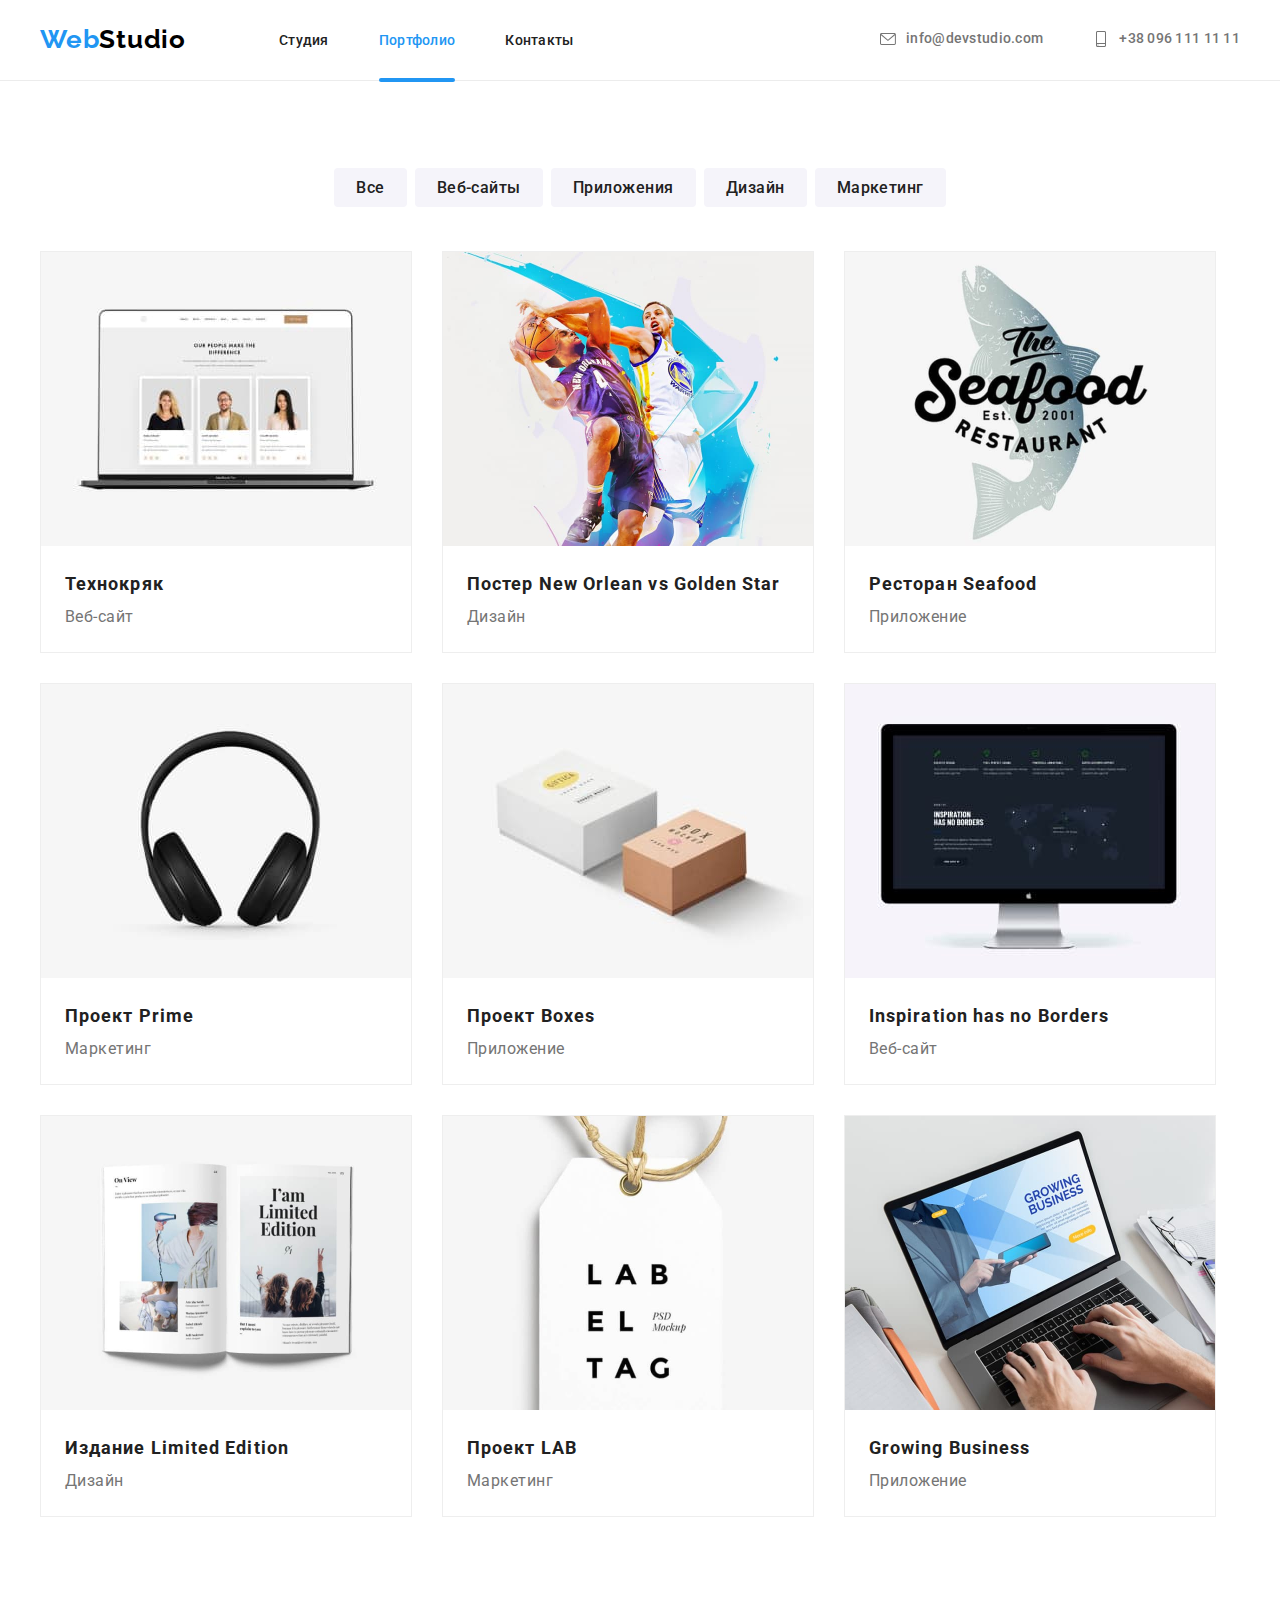
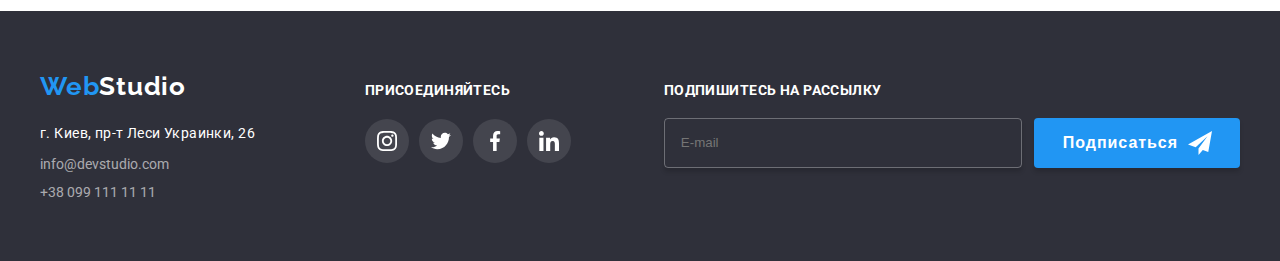
==== portfolio.html @ dfdccdca "added files" ====
<!DOCTYPE html>
<html lang="en">

<head>
    <meta charset="UTF-8">
    <meta http-equiv="X-UA-Compatible" content="IE=edge">
    <meta name="viewport" content="width=device-width, initial-scale=1.0">
    <title>Портфолио</title>
    <link rel="preconnect" href="https://fonts.googleapis.com">
    <link rel="preconnect" href="https://fonts.gstatic.com" crossorigin>
    <link
        href="https://fonts.googleapis.com/css2?family=Raleway:wght@700&family=Roboto:wght@400;500;700;900&display=swap"
        rel="stylesheet">
    <link rel="stylesheet" href="./css/styles.css">
    <link rel="stylesheet" href="./css/main.min.css">
</head>

<body>
    <header class="header">
        <div class="container header__container">
            <nav class="header__nav">
                <a class="header__logo link" href="#">Web<span>Studio</span></a>
                <ul class="header__list list">
                    <li class="header__item nav">
                        <a href="./index.html" class="header__link link">Студия</a>
                    </li>
                    <li class="header__item nav">
                        <a href="#" class="header__link link active">Портфолио</a>
                    </li>
                    <li class="header-item nav">
                        <a href="#" class="header__link link">Контакты</a>
                    </li>
                </ul>
            </nav>
            <ul class="header__datas list">
                <li class="header__item item">
                    <a class="header__data mail link" href="mailto:info@devstudio.com">
                        <svg class="header__icon-mail" width="16" height="16">
                            <use href="./images/icons.svg#icon-envelope"></use>
                        </svg>
                        <span class="header__mail-hover">info@devstudio.com</span>
                    </a>
                </li>
                <li class="header__item item">
                    <a class="header__data tel link" href="tel:+380961111111">
                        <svg class="header__icon-mail" width="16" height="16">
                            <use href="./images/icons.svg#icon-smartphone"></use>
                        </svg>
                        <span class="tel-hover">+38 096 111 11 11</span>
                    </a>
                </li>
            </ul>
        </div>
    </header>
    <main>
        <section class="section">
            <div class="container">
                <ul class="categories__list list">
                    <li class="categorie__item"><a href="#" class="categorie__link link">Все</a></li>
                    <li class="categorie__item"><a href="#" class="categorie__link link">Веб-сайты</a></li>
                    <li class="categorie__item"><a href="#" class="categorie__link link">Приложения</a></li>
                    <li class="categorie__item"><a href="#" class="categorie__link link">Дизайн</a></li>
                    <li class="categorie__item"><a href="#" class="categorie__link link">Маркетинг</a></li>
                </ul>
                <ul class="collection__list list">
                    <li class="collection__item">
                        <a href="#" class="collection__links link">
                            <div class="collection__box">
                                <img src="./images/imgs-1.jpg" alt="Photo Designer" width="370" height="294" />
                                <div class="collection__box-hover">
                                    <p class="collection__box-text">
                                        Технокряк это современная площадка распространения коронавируса. Компании
                                        используют эту платформу для цифрового
                                        шпионажа и атак на защищённые сервера конкурентов.
                                    </p>
                                </div>
                            </div>
                            <div class="collection__text">
                                <h3 class="collection__name">Технокряк</h3>
                                <p class="collection__meaning">Веб-сайт</p>
                            </div>
                        </a>
                    </li>
                    <li class="collection__item">
                        <a href="#" class="collection__links link">
                            <div class="collection__box">
                                <img src="./images/imgs-2.jpg" alt="Photo Frontend" width="370" height="294" />
                                <div class="collection__box-hover">
                                    <p class="collection__box-text">
                                        Технокряк это современная площадка распространения коронавируса. Компании
                                        используют эту платформу для цифрового
                                        шпионажа и атак на защищённые сервера конкурентов.
                                    </p>
                                </div>
                            </div>
                            <div class="collection__text">
                                <h3 class="collection__name">Постер New Orlean vs Golden Star</h3>
                                <p class="collection__meaning">Дизайн</p>
                            </div>
                        </a>
                    </li>
                    <li class="collection__item">
                        <a href="#" class="collection__links link">
                            <div class="collection__box">
                                <img src="./images/imgs-3.jpg" alt="Photo Frontend" width="370" height="294" />
                                <div class="collection__box-hover">
                                    <p class="collection__box-text">
                                        Технокряк это современная площадка распространения коронавируса. Компании
                                        используют эту платформу для цифрового
                                        шпионажа и атак на защищённые сервера конкурентов.
                                    </p>
                                </div>
                            </div>
                            <div class="collection__text">
                                <h3 class="collection__name">Ресторан Seafood</h3>
                                <p class="collection__meaning">Приложение</p>
                            </div>
                        </a>
                    </li>
                    <li class="collection__item">
                        <a href="#" class="collection__links link">
                            <div class="collection__box">
                                <img src="./images/img-4.jpg" alt="Photo Designer" width="370" height="294" />
                                <div class="collection__box-hover">
                                    <p class="collection__box-text">
                                        Технокряк это современная площадка распространения коронавируса. Компании
                                        используют эту платформу для цифрового
                                        шпионажа и атак на защищённые сервера конкурентов.
                                    </p>
                                </div>
                            </div>
                            <div class="collection__text">
                                <h3 class="collection__name">Проект Prime</h3>
                                <p class="collection__meaning">Маркетинг</p>
                            </div>
                        </a>
                    </li>
                    <li class="collection__item">
                        <a href="#" class="collection__links link">
                            <div class="collection__box">
                                <img src="./images/img-5.jpg" alt="Photo Designer" width="370" height="294" />
                                <div class="collection__box-hover">
                                    <p class="collection__box-text">
                                        Технокряк это современная площадка распространения коронавируса. Компании
                                        используют эту платформу для цифрового
                                        шпионажа и атак на защищённые сервера конкурентов.
                                    </p>
                                </div>
                            </div>
                            <div class="collection__text">
                                <h3 class="collection__name">Проект Boxes</h3>
                                <p class="collection__meaning">Приложение</p>
                            </div>
                        </a>
                    </li>
                    <li class="collection__item">
                        <a href="#" class="collection__links link">
                            <div class="collection__box">
                                <img src="./images/img-6.jpg" alt="Photo Designer" width="370" height="294" />
                                <div class="collection__box-hover">
                                    <p class="collection__box-text">
                                        Технокряк это современная площадка распространения коронавируса. Компании
                                        используют эту платформу для цифрового
                                        шпионажа и атак на защищённые сервера конкурентов.
                                    </p>
                                </div>
                            </div>
                            <div class="collection__text">
                                <h3 class="collection__name">Inspiration has no Borders</h3>
                                <p class="collection__meaning">Веб-сайт</p>
                            </div>
                        </a>
                    </li>
                    <li class="collection__item">
                        <a href="#" class="collection__links link">
                            <div class="collection__box">
                                <img src="./images/img-7.jpg" alt="Photo Designer" width="370" height="294" />
                                <div class="collection__box-hover">
                                    <p class="collection__box-text">
                                        Технокряк это современная площадка распространения коронавируса. Компании
                                        используют эту платформу для цифрового
                                        шпионажа и атак на защищённые сервера конкурентов.
                                    </p>
                                </div>
                            </div>
                            <div class="collection__text">
                                <h3 class="collection__name">Издание Limited Edition</h3>
                                <p class="collection__meaning">Дизайн</p>
                            </div>
                        </a>
                    </li>
                    <li class="collection__item">
                        <a href="#" class="collection__links link">
                            <div class="collection__box">
                                <img src="./images/img-8.jpg" alt="Photo Designer" width="370" height="294" />
                                <div class="collection__box-hover">
                                    <p class="collection__box-text">
                                        Технокряк это современная площадка распространения коронавируса. Компании
                                        используют эту платформу для цифрового
                                        шпионажа и атак на защищённые сервера конкурентов.
                                    </p>
                                </div>
                            </div>
                            <div class="collection__text">
                                <h3 class="collection__name">Проект LAB</h3>
                                <p class="collection__meaning">Маркетинг</p>
                            </div>
                        </a>
                    </li>
                    <li class="collection__item">
                        <a href="#" class="collection__links link">
                            <div class="collection__box">
                                <img src="./images/img-9.jpg" alt="Photo Designer" width="370" height="294" />
                                <div class="collection__box-hover">
                                    <p class="collection__box-text">
                                        Технокряк это современная площадка распространения коронавируса. Компании
                                        используют эту платформу для цифрового
                                        шпионажа и атак на защищённые сервера конкурентов.
                                    </p>
                                </div>
                            </div>
                            <div class="collection__text">
                                <h3 class="collection__name">Growing Business</h3>
                                <p class="collection__meaning">Приложение</p>
                            </div>
                        </a>
                    </li>
                </ul>
            </div>
        </section>
    </main>
    <footer class="footer">
        <div class="container">
            <div class="footer__element">
                <div class="footer__info">
                    <a href="#" class="footer__logo link"><span>Web</span>Studio</a>
                    <address class="footer__address">
                        <ul class="footer__list list">
                            <li class="footer__item">
                                <a class="footer__link link" href="https://goo.gl/maps/tyRtck3SXWjBfKJK6"
                                    target="_blank" rel="noopener noreferrer">г. Киев, пр-т Леси Украинки, 26</a>
                            </li>
                            <li class="footer__item dates">
                                <a href="mailto:info@devstudio.com" class="footer__date link">info@devstudio.com</a>
                            </li>
                            <li class="footer__item dates">
                                <a href="tel:+380961111111" class="footer__date link">+38 099 111 11 11</a>
                            </li>
                        </ul>
                    </address>
                </div>
                <div class="footter__join">
                    <h5 class="footer__join-title">присоединяйтесь</h5>
                    <ul class="footer__join-social-list list">
                        <li class="footer__join-social-item item">
                            <a href="" class="footer__join-social-link link">
                                <svg class="footer__icon-social" width="20" height="20">
                                    <use href="./images/icons.svg#icon-instagram"></use>
                                </svg>
                            </a>
                        </li>
                        <li class="footer__join-social-item item">
                            <a href="" class="footer__join-social-link link">
                                <svg class="footer__icon-social" width="20" height="20">
                                    <use href="./images/icons.svg#icon-twitter"></use>
                                </svg>
                            </a>
                        </li>
                        <li class="footer__join-social-item item">
                            <a href="" class="footer__join-social-link link">
                                <svg class="footer__icon-social" width="20" height="20">
                                    <use href="./images/icons.svg#icon-facebook"></use>
                                </svg>
                            </a>
                        </li>
                        <li class="footer__join-social-item item">
                            <a href="" class="footer__join-social-link link">
                                <svg class="footer__join-social" width="20" height="20">
                                    <use href="./images/icons.svg#icon-linkedin"></use>
                                </svg>
                            </a>
                        </li>
                    </ul>
                </div>
                <div class="footer__subscribe">
                    <p class="footer__subcrive-text">Подпишитесь на рассылку</p>
                    <form class="footer__input-btn">
                        <input type="text" name="email" class="footer__input" placeholder="E-mail">
                        <div class="footer__btn-img">
                            <button type="submit" class="footer__btn">
                                Подписаться
                                <svg class="footer__input-btn-icon" width="24" height="24">
                                    <use href="./images/icon-send.svg#icon-icon-send"></use>
                                </svg>
                            </button>
                        </div>
                </div>
                </form>
            </div>

        </div>
        </div>
    </footer>
</body>

</html>
---- css/styles.css ----
/* :root {
    --clr-white: #FFFFFF;
    --clr-grey: #212121;
    --clr-grey-1:#2F303A;
    --clr-grey-2: #757575;
    --clr-grey-3:rgba(255, 255, 255, 0.6);
    --clr-grey-light: #F5F4FA;
    --clr-black: #000000;
    --clr-hover: #2196F3;
    --clr-icon: #afb1b8;
    --clr-box-hover: rgba(33, 150, 243, 0.9);
} */

/* p, h1, h2, h3, h4, h5, h6 {
    margin: 0;
}
ul {
    margin: 0;
    padding: 0;
}
button {
    display: block;
    margin: 0 auto;
}

img {
    max-width: 100%;
    display: block;
    height: auto;
}

body {
    font-family: 'Roboto';
    color: var(--clr-grey);
    margin: 0;
}

.container {
    width: 1200px;
    padding-left: 15px;
    padding-right: 15px;
    margin: 0 auto;
}

.list {
    list-style: none;
}
a {
    text-decoration: none;
} */
/* .visually-hidden {
    position: absolute;
    white-space: nowrap;
    width: 1px;
    height: 1px;
    overflow: hidden;
    border: 0;
    padding: 0;
    clip: rect(0 0 0 0);
    clip-path: inset(50%);
    margin: -1px;
} */
/* .section {
    padding-top: 94px;
    padding-bottom: 94px;
} */
/* --------------- HEADER --------------- */
/* .nav .active {
    position: relative;
    color: var(--clr-hover);
    
}
.nav > .active::after{
    position: absolute;
    bottom: -34px;
    width: 100%;
    content: '';
    display: block;
    height: 4px;
    background-color: #2196F3;
    border-radius: 2px;
}

.header {
    border-bottom: 1px solid #ECECEC;
}
.header-container {
    display: flex;
    align-items: center;
    justify-content: space-between;
    padding-top: 24px;
    padding-bottom: 25px;
}
.header-nav {
    display: flex;
    align-items: center;
}
.header-list {
    display: flex;
}
.header-datas {
    display: flex;
}
.header-logo {
    font-family: Raleway;
    font-weight: 700;
    font-size: 26px;
    line-height: 1.19;
    letter-spacing: 0.03em;
    color: var(--clr-hover);

    margin-right: 93px;
}
.header-item {
    margin-right: 50px;
}
.header-item:last-child {
    margin-right: 0;
} 
.header-logo span {
    color: var(--clr-black);
}
.header-link {
    font-weight: 500;
    font-size: 14px;
    line-height: 1.14;
    letter-spacing: 0.02em;
    color: var(--clr-grey);

    transition: color 250ms cubic-bezier(0.4, 0, 0.2, 1), transform 250ms cubic-bezier(0.4, 0, 0.2, 1);
}

.header-link:hover,
.header-link:focus {
    color: var(--clr-hover);
}
.header-data {
    font-weight: 500;
    font-size: 14px;
    line-height: 1.14;
    letter-spacing: 0.02em;
    color: var(--clr-grey-2);
    fill:var(--clr-grey-2);

    display: flex;
    align-items: center;

    transition: color 250ms cubic-bezier(0.4, 0, 0.2, 1), transform 250ms cubic-bezier(0.4, 0, 0.2, 1);
}
.header-data:hover,
.header-data:focus {
    color: #2196F3;
    fill:var(--clr-hover);
}
.icon-data-mail {
    margin-right: 10px;
}

.header-data.tel {
    margin-right: 0;
} */

/* --------------- Wrapper --------------- */
/* .wrapper {
    max-width: 1600px;
    margin-right: auto;
    margin-left: auto;
    padding-top: 200px;
    padding-bottom: 200px;
    background-image: linear-gradient(rgba(47, 48, 58, 0.4), rgba(47, 48, 58, 0.4)),url(../images/Img.png);
    background-repeat: no-repeat;
    background-position: center;
    background-size: cover;

}
.wrapper-title {
    font-weight: 900;
    font-size: 44px;
    line-height: 1.36;
    text-align: center;
    letter-spacing: 0.06em;
    text-transform: uppercase;
    color: var(--clr-white);
    
    margin: 0 auto;
    margin-bottom: 30px;

    width: 696px;
}
.wrapper-btn {
    font-family: Roboto;
    font-weight: 700;
    font-size: 16px;
    line-height: 1.87;
    text-align: center;
    letter-spacing: 0.06em;
    color: var(--clr-white);

    padding: 10px 32px;

    border: none;
    background-color: #2196F3;
    box-shadow: 0px 4px 4px rgba(0, 0, 0, 0.15);
    border-radius: 4px; 

    cursor: pointer;
    
    transition: background-color 250ms cubic-bezier(0.4, 0, 0.2, 1), transform 250ms cubic-bezier(0.4, 0, 0.2, 1);
}
.wrapper-btn:hover, 
.wrapper-btn:focus {
    background-color: #188CE8;
}
/* --------------- About --------------- */
/* .about-list {
    display: flex;
}
.about-item:not(:last-child) {
    margin-right: 30px;
}
.about-icon {
    display: flex;
    align-items: center;
}
.block {
    background-color: var(--clr-grey-light);
    width: 270px;
    height: 120px;
    border-radius: 4px;
    display: flex;
    justify-content: center;
    margin-bottom: 30px;
}

.about-title {
    font-weight: 700;
    font-size: 36px;
    line-height: 1.17;
    text-align: center;
    letter-spacing: 0.03em;
    color: var(--clr-grey);

    display: block;
}
.about-subtitle {
    font-weight: 700;
    font-size: 14px;
    line-height: 1.14;
    letter-spacing: 0.03em;
    text-transform: uppercase;
    color: var(--clr-grey);
    margin-bottom: 10px;

}
.about-subtext {
    font-size: 14px;
    line-height: 1.71;
    letter-spacing: 0.03em;
    color: var(--clr-grey-2);

    width: 270px;
}  */

/* .window {
    position: fixed;
    top: 0;
    left: 0;
    width: 100%;
    height: 100%;
    background-color: rgba(0, 0, 0, 0.2);
    transition: opacity 250ms, visibility 250ms;
}
.window.is-hidden {
    visibility: hidden;
    opacity: 0;
    pointer-events: none;
}
.modal {
    position: absolute;
    top: 50%;
    left: 50%;
    transform: translate(-50%, -50%);
    width: 528px;
    height: 581px;
    background-color: var(--clr-white);
    box-shadow: 0px 1px 3px rgba(0, 0, 0, 0.12), 0px 1px 1px rgba(0, 0, 0, 0.14), 0px 2px 1px rgba(0, 0, 0, 0.2);
    border-radius: 4px;
}
.modal-close {
    position: absolute;
    top: 8px;
    right: 8px;
    display: flex;
    padding: 6px;
    border: 1px solid rgba(0, 0, 0, 0.1);
    border-radius: 100%;
    cursor: pointer;
    transition: fill 250ms cubic-bezier(0.4, 0, 0.2, 1);
}
.modal-close:hover,
.modal-close:focus {
    fill: #2196F3;
} */
/* --------------- Business --------------- */
/* .business {
    padding-top: 0;
}
.business-title {
    font-weight: 700;
    font-size: 36px;
    line-height: 1.17;
    text-align: center;
    letter-spacing: 0.03em;
    color: var(--clr-grey);
}
.business-list {
    display: flex;
    margin-top: 50px;
}
.bussiness-block {
    position: relative;
}
.text-block {
    position: absolute;
    bottom: 0;
    left: 0;
    width: 100%;
    height: 70px;
    background: rgba(47, 48, 58, 0.8);

    font-size: 14px;
    line-height: 16px;
    letter-spacing: 0.03em;
    text-transform: uppercase;
    color: var(--clr-white);
    display: flex;
    align-items: center;
    justify-content: center;
}
.business-item:not(:last-child) {
    margin-right: 30px;
} */
/* --------------- Team --------------- */
/* .team-title {
    font-weight: 700;
    font-size: 36px;
    line-height: 1.17;
    text-align: center;
    letter-spacing: 0.03em;
    color: var(--clr-grey);
}
.team {
    background-color: #F5F4FA;
}
.team-list {
    display: flex;
    margin-top: 50px;
}  
.team-item {
    background-color: var(--clr-white);
    box-shadow: 0px 1px 3px rgba(0, 0, 0, 0.12), 0px 1px 1px rgba(0, 0, 0, 0.14), 0px 2px 1px rgba(0, 0, 0, 0.2);
    border-radius: 0px 0px 4px 4px;
}

.team-item:not(:last-child){
    margin-right: 30px;
}
.position {
    padding: 30px 0;
}
.team-name {
    font-weight: 500;
    font-size: 16px;
    line-height: 1.19;
    text-align: center;
    letter-spacing: 0.03em;
    color: var(--clr-grey);

    margin-bottom: 10px;
}
.team-job {
    font-size: 16px;
    line-height: 1.14; 
    text-align: center;
    letter-spacing: 0.03em;
    color: var(--clr-grey-2);
}
.masters-team {
    padding: 16px 32px 0 32px;
}
.masters-social-list {
    margin-top: 16px;
    display: flex;
    justify-content: center;
}
.masters-social-item {
    width: 44px;
    height: 44px;
}
.masters-social-item + .masters-social-item {
    margin-left: 10px;
}
.masters-social-link {
    fill: var(--clr-icon);  
    width: 100%;
    height: 100%;
    border-radius: 50px;
    display: flex;
    align-items: center;
    justify-content: center;

    transition: background-color 250ms cubic-bezier(0.4, 0, 0.2, 1), fill 250ms cubic-bezier(0.4, 0, 0.2, 1), transform 250ms cubic-bezier(0.4, 0, 0.2, 1);
}
.masters-social-link:hover,
.masters-social-link:focus {
    width: 100%;
    height: 100%;
    border-radius: 50px;
    background-color: var(--clr-hover);
    fill: var(--clr-white);
    display: flex;
    align-items: center;
    justify-content: center;
} */
/* ------------------- Clients ------------------- */
/* .clent-title {
    font-weight: 700;
    font-size: 36px;
    line-height: 1.17;
    text-align: center;
    letter-spacing: 0.03em;
    color: var(--clr-grey);

    margin-bottom: 50px;
}
.client-list {
    display: flex;
}
.client-item:not(:last-child) {
    margin-right: 30px;
}
.client-link {
    width: 170px;
    height: 92px;

    fill: var(--clr-icon);

    display: flex;
    align-items: center;
    justify-content: center;
    border: 1px solid var(--clr-icon);
    box-sizing: border-box;
    border-radius: 4px;

    transition: border 250ms cubic-bezier(0.4, 0, 0.2, 1), fill 250ms cubic-bezier(0.4, 0, 0.2, 1), transform 250ms cubic-bezier(0.4, 0, 0.2, 1);
}
.client-link:hover,
.client-link:focus {
    fill: var(--clr-hover);
    border: 1px solid var(--clr-hover);
} */
/* --------------- FOTTER ---------------
.footer {
    background-color: var(--clr-grey-1);
    padding-top: 60px;
    padding-bottom: 60px;
}
.footer-element{
    align-items: baseline;
    display: flex;
}
.footer-info {
    flex-grow: 1;
    margin-right: 70px;
}
.footer-logo {
    font-family: Raleway;
    font-weight: 700;
    font-size: 26px;
    line-height: 1.19;
    letter-spacing: 0.03em;
    color: var(--clr-white);
}
.footer-logo span {
    color: var(--clr-hover);
}
address {
    margin-top: 20px;
}
.footer-list {
    font-style: normal;
}

.footer-item:not(:last-child) {
    margin-bottom: 9px;
}
.footer-link {
    font-size: 14px;
    line-height: 1.71;
    letter-spacing: 0.03em;
    color: var(--clr-white);
}
.footer-date {
    font-size: 14px;
    color: var(--clr-grey-3);
}
.join-title {
    font-weight: bold;
    font-size: 14px;
    line-height: 1.14;
    letter-spacing: 0.03em;
    text-transform: uppercase;
    color: var(--clr-white);
    margin-bottom: 20px;
}
.join-social-list {
    display: flex;
}
.join-team {
    padding: 16px 32px 0 32px;
}
.join-social-list {
    display: flex;
    justify-content: center;
}
.join-social-item {
    width: 44px;
    height: 44px;
}
.join-social-item + .join-social-item {
    margin-left: 10px;
}
.join-social-link {
    fill: var(--clr-white);  
    width: 100%;
    height: 100%;
    background-color: rgba(255, 255, 255, 0.1);
    border-radius: 50px;
    display: block;
    display: flex;
    align-items: center;
    justify-content: center;

    transition: background-color 250ms cubic-bezier(0.4, 0, 0.2, 1), transform 250ms cubic-bezier(0.4, 0, 0.2, 1);
}
.join-social-link:hover,
.join-social-link:focus {
    width: 100%;
    height: 100%;
    border-radius: 50px;
    display: block;
    background-color: var(--clr-hover);
    display: flex;
    align-items: center;
    justify-content: center;

} */
/* --------------- Categories --------------- */
/* .categories-list {
    display: flex;
    justify-content: center;
}
.collection-list {
    padding-top: 50px;
}
.categorie-item:not(:last-child){
    margin-right:8px;
}
.categorie-link {
    background: #F5F4FA;
    border-radius: 4px;

    font-weight: 500;
    font-size: 16px;
    line-height: 1.62;
    text-align: center;
    letter-spacing: 0.03em;
    color: var(--clr-grey);
    padding: 10px 22px;

    transition: background-color 250ms cubic-bezier(0.4, 0, 0.2, 1), color 250ms cubic-bezier(0.4, 0, 0.2, 1), transform 250ms cubic-bezier(0.4, 0, 0.2, 1);
}
.categorie-link:hover,
.categorie-link:focus{
    background-color: var(--clr-hover);
    box-shadow: 0px 3px 1px rgba(0, 0, 0, 0.1), 0px 1px 2px rgba(0, 0, 0, 0.08), 0px 2px 2px rgba(0, 0, 0, 0.12);
    border-radius: 4px;
    color: var(--clr-white);
}
 */

/* --------------- Collection --------------- */
/* .box {
    position: relative;
    overflow: hidden;
}
.collection-links {
    transition: transform 900ms cubic-bezier(0.4, 0, 0.2, 1);
}
.collection-links:hover .box-hover {
    transform: translateY(0);
}
.box-hover {
    position: absolute;
    top: 0;
    left: 0;
    width: 100%;
    height: 100%;
    background-color: var(--clr-box-hover);

    transform: translateY(100%);
    transition: transform 250ms cubic-bezier(0.4, 0, 0.2, 1);
}
.box-text {
    font-size: 17px;
    line-height: 1.56;
    letter-spacing: 0.03em;
    color: var(--clr-white);
    padding: 63px 24px;
}

.collections {
    padding-top: 0;
}
.collection-list {
    display: flex;
    flex-wrap: wrap;
}
.collection-item {
    width: 370px;
    background: var(--clr-white);
    border: 1px solid #EEEEEE;
    margin-right: 30px;
    margin-bottom: 30px;
}
.categorie-links {
    transition: background-color 250ms cubic-bezier(0.4, 0, 0.2, 1), transform 250ms cubic-bezier(0.4, 0, 0.2, 1);
}
.collection-links:hover{
    display: block;
    box-shadow: 0px 1px 1px rgba(0, 0, 0, 0.12), 
                0px 4px 4px rgba(0, 0, 0, 0.06), 
                1px 4px 6px rgba(0, 0, 0, 0.16);
}
.collection-links:focus {
    display: block;
    box-shadow: 0px 1px 1px rgba(0, 0, 0, 0.9), 0px 4px 4px rgba(0, 0, 0, 0.1), 1px 4px 6px rgba(0, 0, 0, 0.54);
}
.collection-item:nth-child(3n) {
    margin-right: 0;
}
.collection-item:nth-child(n+7) {
    margin-bottom: 0;
}
.collection-text {
    padding: 20px 24px;
}
.collection-name {
    font-weight: 700;
    font-size: 18px;
    line-height: 2;
    letter-spacing: 0.06em;
    color: var(--clr-grey);
}
.collection-meaning {
    font-size: 16px;
    line-height: 1.87;
    letter-spacing: 0.03em;
    color: var(--clr-grey-2);
} */

/* --------------- Modal --------------- */
/* .modals {
    padding: 40px;
}
.modal-text {
    font-weight: bold;
    font-size: 20px;
    line-height: 1.15;
    text-align: center;
    letter-spacing: 0.03em;
    color: #212121;
    margin-bottom: 12px;
}
.modal-input-text {
    font-size: 12px;
    line-height: 1.17;
    display: block;
    letter-spacing: 0.01em;
    color: #757575;

    margin-bottom: 4px;
}
.modal-feild:not(:last-child) {
    margin-bottom: 10px;
}
.user-text {
    margin-bottom: 20px;
}
.modal-input {
    display: block;
    width: 100%;
    height: 40px;
    border: 1px solid rgba(33, 33, 33, 0.2);
    box-sizing: border-box;
    border-radius: 4px;
    padding-left: 42px;
    transition: border 250ms cubic-bezier(0.4, 0, 0.2, 1), fill 250ms cubic-bezier(0.4, 0, 0.2, 1);
}
.modal-img-input {
    position: relative;
    transition: fill 250ms cubic-bezier(0.4, 0, 0.2, 1);
}
.input-icon {
    position: absolute;
    top: 50%;
    transform: translateY(-50%);
    left: 12px;
}
.modal-input:hover,
.modal-input:focus {
    border: 1px solid var(--clr-hover)
}
.modal-img-input:hover{
    fill: #2196F3;
}
.modal-input:focus + .input-icon {
    fill: #2196F3;
}
.user-text {
    display: block;
    width: 100%;
    height: 120px;
    border: 1px solid rgba(33, 33, 33, 0.2);
    border-radius: 4px;
    padding: 12px 16px;

    outline: none;
    resize: none;
    transition: border 250ms cubic-bezier(0.4, 0, 0.2, 1);
}
.user-text:hover,
.user-text:focus {
    border: 1px solid var(--clr-hover)
}
.user-text::placeholder {
    font-size: 12px;
    line-height: 1.17;
    letter-spacing: 0.01em;
    color: rgba(117, 117, 117, 0.5);
}
.modal-btn {
    background-color: #2196F3;
    border: none;
    border-radius: 4px;

    font-weight: 700;
    font-size: 16px;
    line-height: 1.87;
    letter-spacing: 0.06em;
    color: var(--clr-white);
    padding: 10px 55px;

    margin-top: 30px;
    cursor: pointer;

    transition: background-color 250ms cubic-bezier(0.4, 0, 0.2, 1), box-shadow 250ms cubic-bezier(0.4, 0, 0.2, 1);
}
.modal-btn:hover, 
.modal-btn:focus {
    background-color: #188CE8;
    box-shadow: 0px 4px 4px rgba(0, 0, 0, 0.15)
}
.modal-check-text {
    display: flex;
    align-items: center;
    justify-content: center;
    font-size: 14px;
    line-height: 1.71;
    letter-spacing: 0.03em;
    color: var(--clr-grey-2);
}
.modal-check-text::before {
    content: '';
    display: block;
    width: 16px;
    height: 15px;
    border: 2px solid var(--clr-black);
    border-radius: 2px;

    margin-right: 7px;
}
.modal-check-link {
    margin-left: 5px;
    color: var(--clr-hover);
    border-bottom: 0.67px solid var(--clr-hover);
}
.modal-check:checked + .modal-check-text::before {
    background-image: url(../images/icon-check.svg);
    background-position: center;
    background-repeat: no-repeat;
    background-size: cover;
    border: none;
} */

/* --------------- Footer --------------- */
/* .footer-subscribe {
    margin-left: 93px;
}
.footer-subcrive-text {
    font-weight: bold;
    font-size: 14px;
    line-height: 1.17;
    letter-spacing: 0.03em;
    text-transform: uppercase;

    color: var(--clr-white);

    margin-bottom: 20px;
}
.footer-input-btn {
    display: flex;
}

.footer-input {
    width: 358px;
    height: 50px;
    border: 1px solid rgba(255, 255, 255, 0.3);
    box-sizing: border-box;
    box-shadow: 0px 4px 4px rgba(0, 0, 0, 0.15);
    border-radius: 4px;
    background-color: transparent;

    padding-left: 16px;
    margin-right: 12px;
}
.footer-btn {
    align-items: center;
    font-weight: 700;
    font-size: 16px;
    line-height: 1.87;
    letter-spacing: 0.06em;

    color: var(--clr-white);

    display: flex;

    padding: 10px 28px 10px 29px;
    border: 0;
    background-color: #2196F3;
    box-shadow: 0px 4px 4px rgba(0, 0, 0, 0.15);
    border-radius: 4px;

    cursor: pointer;
}
.input-btn-icon {
    margin-left:10px;
} */
---- css/main.min.css ----
:root{--clr-white: #FFFFFF;--clr-grey: #212121;--clr-grey-1:#2F303A;--clr-grey-2: #757575;--clr-grey-3:rgba(255, 255, 255, 0.6);--clr-grey-light: #F5F4FA;--clr-black: #000000;--clr-hover: #2196F3;--clr-icon: #afb1b8;--clr-box-hover: rgba(33, 150, 243, 0.9)}body{font-family:'Roboto';color:var(--clr-grey);margin:0}.header-logo{font-family:Raleway}.visually-hidden{position:absolute;white-space:nowrap;width:1px;height:1px;overflow:hidden;border:0;padding:0;clip:rect(0 0 0 0);clip-path:inset(50%);margin:-1px}.header__container,.header__nav,.header__data,.about-icon,.business__text-block,.team__masters-social-link,.client__link,.window__modal-check-text{display:flex;align-items:center}p,h1,h2,h3,h4,h5,h6{margin:0}ul{margin:0;padding:0}button{display:block;margin:0 auto}img{max-width:100%;display:block;height:auto}body{font-family:'Roboto';color:var(--clr-grey);margin:0}.list{list-style:none}a{text-decoration:none}.section{padding-top:94px;padding-bottom:94px}.nav .active{position:relative;color:var(--clr-hover)}.nav>.active::after{position:absolute;bottom:-34px;width:100%;content:'';display:block;height:4px;background-color:#2196F3;border-radius:2px}.header{border-bottom:1px solid #ECECEC}.header__container{justify-content:space-between;padding-top:24px;padding-bottom:25px}.header__list{display:flex}.header__datas{display:flex}.header__item{margin-right:50px}.header__item:last-child{margin-right:0}.header__link{font-weight:500;font-size:14px;line-height:1.14;letter-spacing:0.02em;color:var(--clr-grey);transition:color 250ms cubic-bezier(0.4, 0, 0.2, 1),transform 250ms cubic-bezier(0.4, 0, 0.2, 1)}.header__link:hover,.header__link:focus{color:var(--clr-hover)}.header__data{font-weight:500;font-size:14px;line-height:1.14;letter-spacing:0.02em;color:var(--clr-grey-2);fill:var(--clr-grey-2);transition:color 250ms cubic-bezier(0.4, 0, 0.2, 1),transform 250ms cubic-bezier(0.4, 0, 0.2, 1)}.header__data:hover,.header__data:focus{color:#2196F3;fill:var(--clr-hover)}.header__icon-mail{margin-right:10px}.header__data.tel{margin-right:0}.wrapper{max-width:1600px;margin-right:auto;margin-left:auto;padding-top:200px;padding-bottom:200px;background-image:linear-gradient(rgba(47,48,58,0.4), rgba(47,48,58,0.4)),url(../images/Img.png);background-repeat:no-repeat;background-position:center;background-size:cover}.about__list{display:flex}.about__item:not(:last-child){margin-right:30px}.about__block{background-color:var(--clr-grey-light);width:270px;height:120px;border-radius:4px;display:flex;justify-content:center;margin-bottom:30px}.about__title{font-weight:700;font-size:36px;line-height:1.17;text-align:center;letter-spacing:0.03em;color:var(--clr-grey);display:block}.about__subtitle{font-weight:700;font-size:14px;line-height:1.14;letter-spacing:0.03em;text-transform:uppercase;color:var(--clr-grey);margin-bottom:10px}.about__subtext{font-size:14px;line-height:1.71;letter-spacing:0.03em;color:var(--clr-grey-2);width:270px}.business{padding-top:0}.business__list{display:flex;margin-top:50px}.bussiness__block{position:relative}.business__text-block{position:absolute;bottom:0;left:0;width:100%;height:70px;background:rgba(47,48,58,0.8);font-size:14px;line-height:16px;letter-spacing:0.03em;text-transform:uppercase;color:var(--clr-white);justify-content:center}.business__item:not(:last-child){margin-right:30px}.team{background-color:#F5F4FA}.team__list{display:flex;margin-top:50px}.team__item{background-color:var(--clr-white);box-shadow:0px 1px 3px rgba(0,0,0,0.12),0px 1px 1px rgba(0,0,0,0.14),0px 2px 1px rgba(0,0,0,0.2);border-radius:0px 0px 4px 4px}.team__item:not(:last-child){margin-right:30px}.team__position{padding:30px 0}.team__name{font-weight:500;font-size:16px;line-height:1.19;text-align:center;letter-spacing:0.03em;color:var(--clr-grey);margin-bottom:10px}.team__job{font-size:16px;line-height:1.14;text-align:center;letter-spacing:0.03em;color:var(--clr-grey-2)}.masters-team{padding:16px 32px 0 32px}.team__masters-social-list{margin-top:16px;display:flex;justify-content:center}.team__masters-social-item{width:44px;height:44px}.team__masters-social-item+.team__masters-social-item{margin-left:10px}.team__masters-social-link{fill:var(--clr-icon);width:100%;height:100%;border-radius:50px;justify-content:center;transition:background-color 250ms cubic-bezier(0.4, 0, 0.2, 1),fill 250ms cubic-bezier(0.4, 0, 0.2, 1),transform 250ms cubic-bezier(0.4, 0, 0.2, 1)}.team__masters-social-link:hover,.team__masters-social-link:focus{width:100%;height:100%;border-radius:50px;background-color:var(--clr-hover);fill:var(--clr-white);display:flex;align-items:center;justify-content:center}.client__list{display:flex}.client__item:not(:last-child){margin-right:30px}.client__link{width:170px;height:92px;fill:var(--clr-icon);justify-content:center;border:1px solid var(--clr-icon);box-sizing:border-box;border-radius:4px;transition:border 250ms cubic-bezier(0.4, 0, 0.2, 1),fill 250ms cubic-bezier(0.4, 0, 0.2, 1),transform 250ms cubic-bezier(0.4, 0, 0.2, 1)}.client__link:hover,.client__link:focus{fill:var(--clr-hover);border:1px solid var(--clr-hover)}.categories__list{display:flex;justify-content:center}.collection__list{padding-top:50px}.categorie__item:not(:last-child){margin-right:8px}.categorie__link{background:#F5F4FA;border-radius:4px;font-weight:500;font-size:16px;line-height:1.62;text-align:center;letter-spacing:0.03em;color:var(--clr-grey);padding:10px 22px;transition:background-color 250ms cubic-bezier(0.4, 0, 0.2, 1),color 250ms cubic-bezier(0.4, 0, 0.2, 1),transform 250ms cubic-bezier(0.4, 0, 0.2, 1)}.categorie__link:hover,.categorie__link:focus{background-color:var(--clr-hover);box-shadow:0px 3px 1px rgba(0,0,0,0.1),0px 1px 2px rgba(0,0,0,0.08),0px 2px 2px rgba(0,0,0,0.12);border-radius:4px;color:var(--clr-white)}.categorie__links{transition:background-color 250ms cubic-bezier(0.4, 0, 0.2, 1),transform 250ms cubic-bezier(0.4, 0, 0.2, 1)}.categorie__links:hover{display:block;box-shadow:0px 1px 1px rgba(0,0,0,0.12),0px 4px 4px rgba(0,0,0,0.06),1px 4px 6px rgba(0,0,0,0.16)}.collection__box{position:relative;overflow:hidden}.collection__links{transition:transform 900ms cubic-bezier(0.4, 0, 0.2, 1)}.collection__links:hover .collection__box-hover{transform:translateY(0)}.collection__box-hover{position:absolute;top:0;left:0;width:100%;height:100%;background-color:var(--clr-box-hover);transform:translateY(100%);transition:transform 250ms cubic-bezier(0.4, 0, 0.2, 1)}.collection__box-text{font-size:17px;line-height:1.56;letter-spacing:0.03em;color:var(--clr-white);padding:63px 24px}.collections{padding-top:0}.collection__list{display:flex;flex-wrap:wrap}.collection__item{width:370px;background:var(--clr-white);border:1px solid #EEEEEE;margin-right:30px;margin-bottom:30px}.collection__links:focus{display:block;box-shadow:0px 1px 1px rgba(0,0,0,0.9),0px 4px 4px rgba(0,0,0,0.1),1px 4px 6px rgba(0,0,0,0.54)}.collection__item:nth-child(3n){margin-right:0}.collection__item:nth-child(n+7){margin-bottom:0}.collection__text{padding:20px 24px}.collection__name{font-weight:700;font-size:18px;line-height:2;letter-spacing:0.06em;color:var(--clr-grey)}.collection__meaning{font-size:16px;line-height:1.87;letter-spacing:0.03em;color:var(--clr-grey-2)}.footer{background-color:var(--clr-grey-1);padding-top:60px;padding-bottom:60px}.footer__element{align-items:baseline;display:flex}.footer__info{flex-grow:1;margin-right:70px}address{margin-top:20px}.footer__list{font-style:normal}.footer__item:not(:last-child){margin-bottom:9px}.footer__link{font-size:14px;line-height:1.71;letter-spacing:0.03em;color:var(--clr-white)}.footer__date{font-size:14px;color:var(--clr-grey-3)}.footer__join-title{font-weight:bold;font-size:14px;line-height:1.14;letter-spacing:0.03em;text-transform:uppercase;color:var(--clr-white);margin-bottom:20px}.footer__join-social-list{display:flex}.footer__join-team{padding:16px 32px 0 32px}.footer__join-social-list{display:flex;justify-content:center}.footer__join-social-item{width:44px;height:44px}.footer__join-social-item+.footer__join-social-item{margin-left:10px}.footer__join-social-link{fill:var(--clr-white);width:100%;height:100%;background-color:rgba(255,255,255,0.1);border-radius:50px;display:block;display:flex;align-items:center;justify-content:center;transition:background-color 250ms cubic-bezier(0.4, 0, 0.2, 1),transform 250ms cubic-bezier(0.4, 0, 0.2, 1)}.footer__join-social-link:hover,.footer__join-social-link:focus{width:100%;height:100%;border-radius:50px;display:block;background-color:var(--clr-hover);display:flex;align-items:center;justify-content:center}.footer__subscribe{margin-left:93px}.footer__subcrive-text{font-weight:bold;font-size:14px;line-height:1.17;letter-spacing:0.03em;text-transform:uppercase;color:var(--clr-white);margin-bottom:20px}.footer__input-btn{display:flex}.footer__input-btn-icon{margin-left:10px}.container{width:1200px;padding-left:15px;padding-right:15px;margin:0 auto}.header__logo{font-family:Raleway;font-weight:700;font-size:26px;line-height:1.19;letter-spacing:0.03em;color:var(--clr-hover);margin-right:93px}.header__logo span{color:var(--clr-black)}.wrapper__btn{font-family:Roboto;font-weight:700;font-size:16px;line-height:1.87;text-align:center;letter-spacing:0.06em;color:var(--clr-white);padding:10px 32px;border:none;background-color:#2196F3;box-shadow:0px 4px 4px rgba(0,0,0,0.15);border-radius:4px;cursor:pointer;transition:background-color 250ms cubic-bezier(0.4, 0, 0.2, 1),transform 250ms cubic-bezier(0.4, 0, 0.2, 1)}.wrapper__btn:hover,.wrapper__btn:focus{background-color:#188CE8}.window__modal-btn{background-color:#2196F3;border:none;border-radius:4px;font-weight:700;font-size:16px;line-height:1.87;letter-spacing:0.06em;color:var(--clr-white);padding:10px 55px;margin-top:30px;cursor:pointer;transition:background-color 250ms cubic-bezier(0.4, 0, 0.2, 1),box-shadow 250ms cubic-bezier(0.4, 0, 0.2, 1)}.window__modal-btn:hover,.window__modal-btn:focus{background-color:#188CE8;box-shadow:0px 4px 4px rgba(0,0,0,0.15)}.footer__btn{align-items:center;font-weight:700;font-size:16px;line-height:1.87;letter-spacing:0.06em;color:var(--clr-white);display:flex;padding:10px 28px 10px 29px;border:0;background-color:#2196F3;box-shadow:0px 4px 4px rgba(0,0,0,0.15);border-radius:4px;cursor:pointer}.wrapper__title{font-weight:900;font-size:44px;line-height:1.36;text-align:center;letter-spacing:0.06em;text-transform:uppercase;color:var(--clr-white);margin:0 auto;margin-bottom:30px;width:696px}.business__title{font-weight:700;font-size:36px;line-height:1.17;text-align:center;letter-spacing:0.03em;color:var(--clr-grey)}.clent__title{font-weight:700;font-size:36px;line-height:1.17;text-align:center;letter-spacing:0.03em;color:var(--clr-grey);margin-bottom:50px}.team__title{font-weight:700;font-size:36px;line-height:1.17;text-align:center;letter-spacing:0.03em;color:var(--clr-grey)}.window{position:fixed;top:0;left:0;width:100%;height:100%;background-color:rgba(0,0,0,0.2);transition:opacity 250ms, visibility 250ms}.window.is-hidden{visibility:hidden;opacity:0;pointer-events:none}.window__modal{position:absolute;top:50%;left:50%;transform:translate(-50%, -50%);width:528px;height:581px;background-color:var(--clr-white);box-shadow:0px 1px 3px rgba(0,0,0,0.12),0px 1px 1px rgba(0,0,0,0.14),0px 2px 1px rgba(0,0,0,0.2);border-radius:4px}.window__modal-close{position:absolute;top:8px;right:8px;display:flex;padding:6px;border:1px solid rgba(0,0,0,0.1);border-radius:100%;cursor:pointer;transition:fill 250ms cubic-bezier(0.4, 0, 0.2, 1)}.window__modal-close:hover,.window__modal-close:focus{fill:#2196F3}.window__modals{padding:40px}.window__modal-text{font-weight:bold;font-size:20px;line-height:1.15;text-align:center;letter-spacing:0.03em;color:#212121;margin-bottom:12px}.window__modal-input-text{font-size:12px;line-height:1.17;display:block;letter-spacing:0.01em;color:#757575;margin-bottom:4px}.window__modal-feild:not(:last-child){margin-bottom:10px}.window__user-text{margin-bottom:20px}.window__modal-input{display:block;width:100%;height:40px;border:1px solid rgba(33,33,33,0.2);box-sizing:border-box;border-radius:4px;padding-left:42px;transition:border 250ms cubic-bezier(0.4, 0, 0.2, 1),fill 250ms cubic-bezier(0.4, 0, 0.2, 1)}.window__modal-img-input{position:relative;transition:fill 250ms cubic-bezier(0.4, 0, 0.2, 1)}.window__input-icon{position:absolute;top:50%;transform:translateY(-50%);left:12px}.window__modal-input:hover,.window__modal-input:focus{border:1px solid var(--clr-hover)}.window__modal-img-input:hover{fill:#2196F3}.window__modal-input:focus+.input-icon{fill:#2196F3}.window__user-text{display:block;width:100%;height:120px;border:1px solid rgba(33,33,33,0.2);border-radius:4px;padding:12px 16px;outline:none;resize:none;transition:border 250ms cubic-bezier(0.4, 0, 0.2, 1)}.window__user-text:hover,.window__user-text:focus{border:1px solid var(--clr-hover)}.window__user-text::placeholder{font-size:12px;line-height:1.17;letter-spacing:0.01em;color:rgba(117,117,117,0.5)}.window__modal-check-text{justify-content:center;font-size:14px;line-height:1.71;letter-spacing:0.03em;color:var(--clr-grey-2)}.window__modal-check-text::before{content:'';display:block;width:16px;height:15px;border:2px solid var(--clr-black);border-radius:2px;margin-right:7px}.window__modal-check-link{margin-left:5px;color:var(--clr-hover);border-bottom:0.67px solid var(--clr-hover)}.window__modal-check:checked+.window__modal-check-text::before{background-image:url(../images/icon-check.svg);background-position:center;background-repeat:no-repeat;background-size:cover;border:none}.footer__logo{font-family:Raleway;font-weight:700;font-size:26px;line-height:1.19;letter-spacing:0.03em;color:var(--clr-white)}.footer__logo span{color:var(--clr-hover)}.footer__input{width:358px;height:50px;border:1px solid rgba(255,255,255,0.3);box-sizing:border-box;box-shadow:0px 4px 4px rgba(0,0,0,0.15);border-radius:4px;background-color:transparent;padding-left:16px;margin-right:12px}
/*# sourceMappingURL=main.min.css.map */
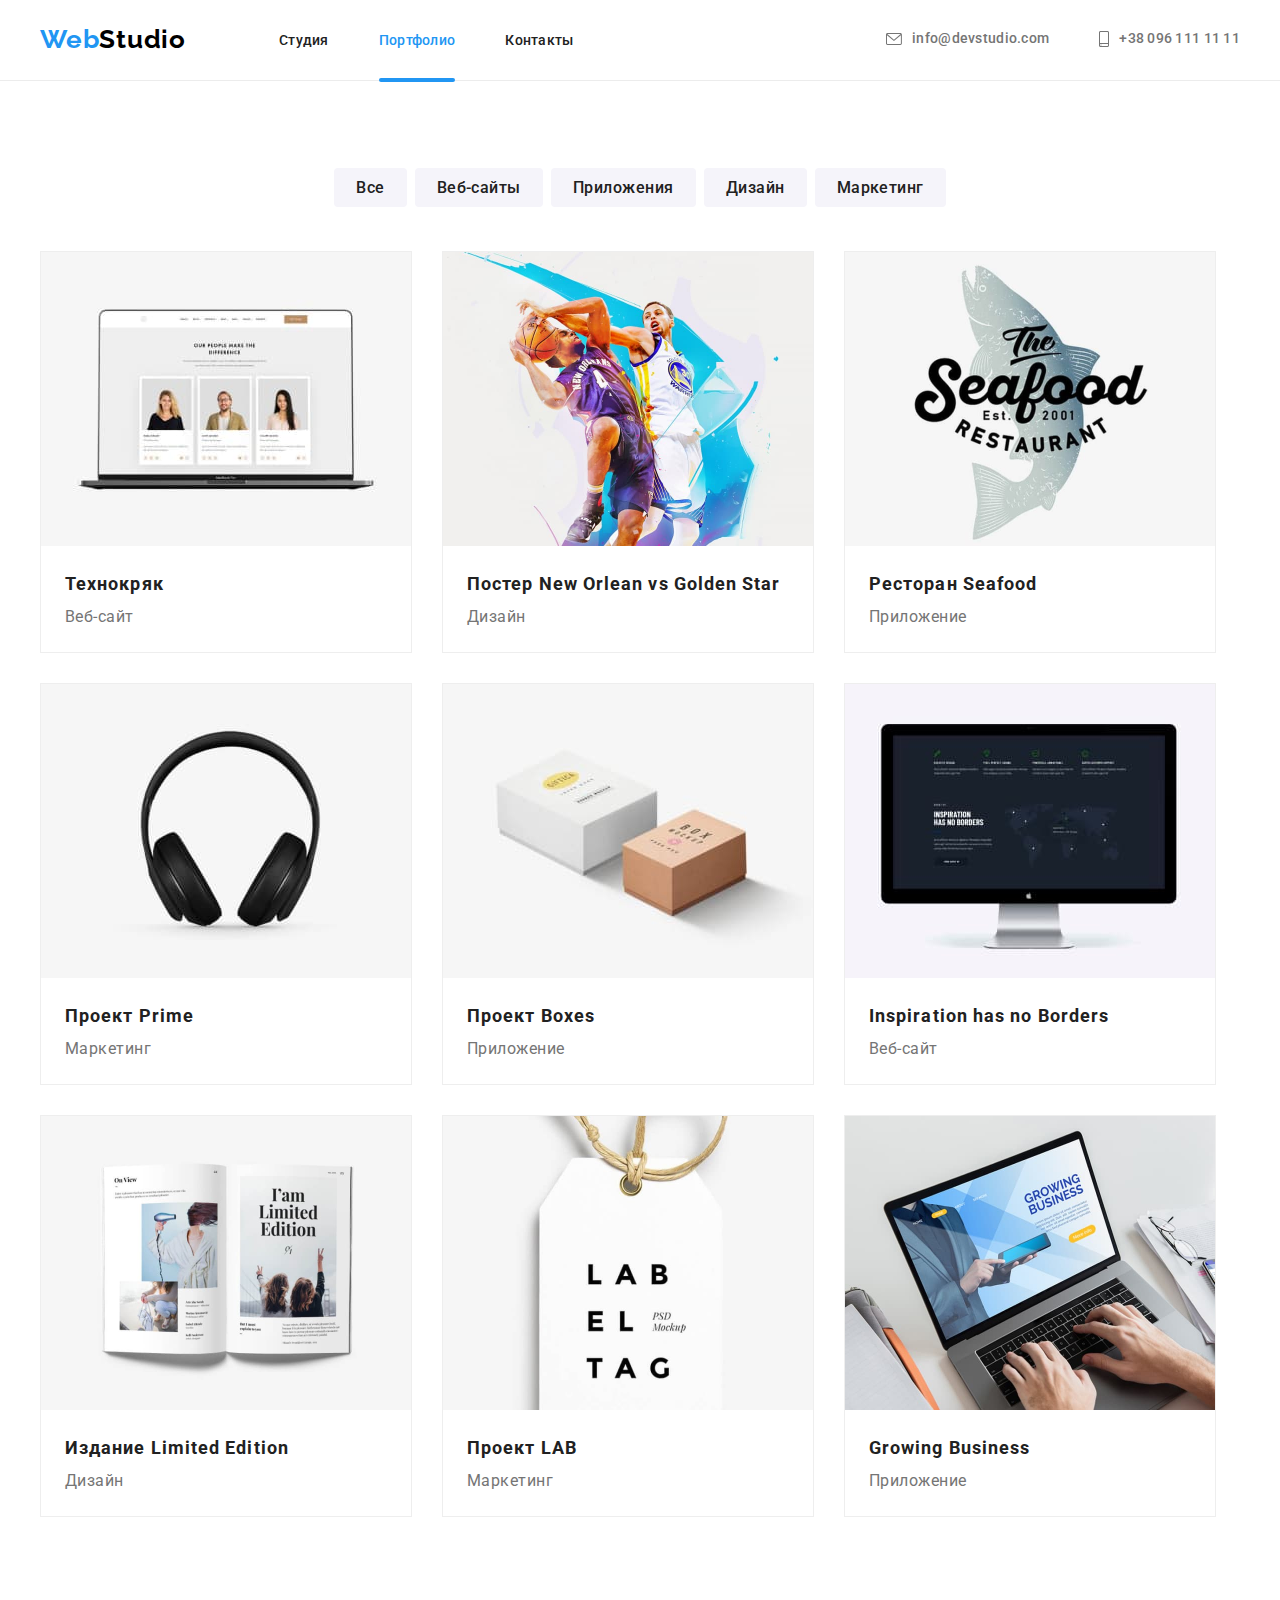
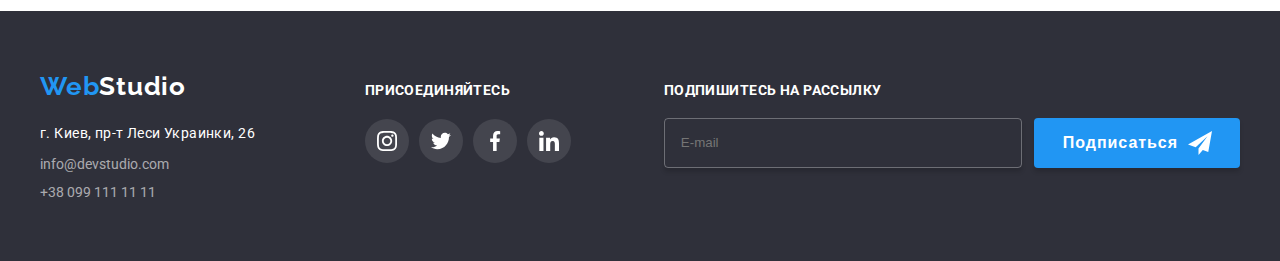
==== commit 92dc1534: "added files" ====
--- a/portfolio.html
+++ b/portfolio.html
@@ -32,18 +32,18 @@
                     </li>
                 </ul>
             </nav>
-            <ul class="header__datas list">
+            <ul class="contacts list">
                 <li class="header__item item">
-                    <a class="header__data mail link" href="mailto:info@devstudio.com">
-                        <svg class="header__icon-mail" width="16" height="16">
+                    <a class="contacts__data mail link" href="mailto:info@devstudio.com">
+                        <svg class="contacts-mail" width="16" height="12">
                             <use href="./images/icons.svg#icon-envelope"></use>
                         </svg>
-                        <span class="header__mail-hover">info@devstudio.com</span>
+                        <span class="mail-hover">info@devstudio.com</span>
                     </a>
                 </li>
                 <li class="header__item item">
-                    <a class="header__data tel link" href="tel:+380961111111">
-                        <svg class="header__icon-mail" width="16" height="16">
+                    <a class="contacts__data tel link" href="tel:+380961111111">
+                        <svg class="contacts-mail" width="10" height="16">
                             <use href="./images/icons.svg#icon-smartphone"></use>
                         </svg>
                         <span class="tel-hover">+38 096 111 11 11</span>
@@ -55,14 +55,14 @@
     <main>
         <section class="section">
             <div class="container">
-                <ul class="categories__list list">
+                <ul class="categories">
                     <li class="categorie__item"><a href="#" class="categorie__link link">Все</a></li>
                     <li class="categorie__item"><a href="#" class="categorie__link link">Веб-сайты</a></li>
                     <li class="categorie__item"><a href="#" class="categorie__link link">Приложения</a></li>
                     <li class="categorie__item"><a href="#" class="categorie__link link">Дизайн</a></li>
                     <li class="categorie__item"><a href="#" class="categorie__link link">Маркетинг</a></li>
                 </ul>
-                <ul class="collection__list list">
+                <ul class="collection">
                     <li class="collection__item">
                         <a href="#" class="collection__links link">
                             <div class="collection__box">
@@ -75,141 +75,141 @@
                                     </p>
                                 </div>
                             </div>
-                            <div class="collection__text">
-                                <h3 class="collection__name">Технокряк</h3>
-                                <p class="collection__meaning">Веб-сайт</p>
+                            <div class="collection__temp">
+                                <h3 class="collection__title">Технокряк</h3>
+                                <p class="collection__text">Веб-сайт</p>
+                            </div>
+                        </a>
+                    </li>
+                    <li class="collection__item">
+                        <a href="#" class="collection__links">
+                            <div class="collection__box">
+                                <img src="./images/imgs-2.jpg" alt="Photo Frontend" width="370" height="294" />
+                                <div class="collection__box-hover">
+                                    <p class="collection__box-text">
+                                        Технокряк это современная площадка распространения коронавируса. Компании
+                                        используют эту платформу для цифрового
+                                        шпионажа и атак на защищённые сервера конкурентов.
+                                    </p>
+                                </div>
+                            </div>
+                            <div class="collection__temp">
+                                <h3 class="collection__title">Постер New Orlean vs Golden Star</h3>
+                                <p class="collection__text">Дизайн</p>
+                            </div>
+                        </a>
+                    </li>
+                    <li class="collection__item">
+                        <a href="#" class="collection__links">
+                            <div class="collection__box">
+                                <img src="./images/imgs-3.jpg" alt="Photo Frontend" width="370" height="294" />
+                                <div class="collection__box-hover">
+                                    <p class="collection__box-text">
+                                        Технокряк это современная площадка распространения коронавируса. Компании
+                                        используют эту платформу для цифрового
+                                        шпионажа и атак на защищённые сервера конкурентов.
+                                    </p>
+                                </div>
+                            </div>
+                            <div class="collection__temp">
+                                <h3 class="collection__title">Ресторан Seafood</h3>
+                                <p class="collection__text">Приложение</p>
+                            </div>
+                        </a>
+                    </li>
+                    <li class="collection__item">
+                        <a href="#" class="collection__links">
+                            <div class="collection__box">
+                                <img src="./images/img-4.jpg" alt="Photo Designer" width="370" height="294" />
+                                <div class="collection__box-hover">
+                                    <p class="collection__box-text">
+                                        Технокряк это современная площадка распространения коронавируса. Компании
+                                        используют эту платформу для цифрового
+                                        шпионажа и атак на защищённые сервера конкурентов.
+                                    </p>
+                                </div>
+                            </div>
+                            <div class="collection__temp">
+                                <h3 class="collection__title">Проект Prime</h3>
+                                <p class="collection__text">Маркетинг</p>
+                            </div>
+                        </a>
+                    </li>
+                    <li class="collection__item">
+                        <a href="#" class="collection__links">
+                            <div class="collection__box">
+                                <img src="./images/img-5.jpg" alt="Photo Designer" width="370" height="294" />
+                                <div class="collection__box-hover">
+                                    <p class="collection__box-text">
+                                        Технокряк это современная площадка распространения коронавируса. Компании
+                                        используют эту платформу для цифрового
+                                        шпионажа и атак на защищённые сервера конкурентов.
+                                    </p>
+                                </div>
+                            </div>
+                            <div class="collection__temp">
+                                <h3 class="collection__title">Проект Boxes</h3>
+                                <p class="collection__text">Приложение</p>
+                            </div>
+                        </a>
+                    </li>
+                    <li class="collection__item">
+                        <a href="#" class="collection__links">
+                            <div class="collection__box">
+                                <img src="./images/img-6.jpg" alt="Photo Designer" width="370" height="294" />
+                                <div class="collection__box-hover">
+                                    <p class="collection__box-text">
+                                        Технокряк это современная площадка распространения коронавируса. Компании
+                                        используют эту платформу для цифрового
+                                        шпионажа и атак на защищённые сервера конкурентов.
+                                    </p>
+                                </div>
+                            </div>
+                            <div class="collection__temp">
+                                <h3 class="collection__title">Inspiration has no Borders</h3>
+                                <p class="collection__text">Веб-сайт</p>
                             </div>
                         </a>
                     </li>
                     <li class="collection__item">
                         <a href="#" class="collection__links link">
                             <div class="collection__box">
-                                <img src="./images/imgs-2.jpg" alt="Photo Frontend" width="370" height="294" />
-                                <div class="collection__box-hover">
-                                    <p class="collection__box-text">
-                                        Технокряк это современная площадка распространения коронавируса. Компании
-                                        используют эту платформу для цифрового
-                                        шпионажа и атак на защищённые сервера конкурентов.
-                                    </p>
-                                </div>
-                            </div>
-                            <div class="collection__text">
-                                <h3 class="collection__name">Постер New Orlean vs Golden Star</h3>
-                                <p class="collection__meaning">Дизайн</p>
+                                <img src="./images/img-7.jpg" alt="Photo Designer" width="370" height="294" />
+                                <div class="collection__box-hover">
+                                    <p class="collection__box-text">
+                                        Технокряк это современная площадка распространения коронавируса. Компании
+                                        используют эту платформу для цифрового
+                                        шпионажа и атак на защищённые сервера конкурентов.
+                                    </p>
+                                </div>
+                            </div>
+                            <div class="collection__temp">
+                                <h3 class="collection__title">Издание Limited Edition</h3>
+                                <p class="collection__text">Дизайн</p>
                             </div>
                         </a>
                     </li>
                     <li class="collection__item">
                         <a href="#" class="collection__links link">
                             <div class="collection__box">
-                                <img src="./images/imgs-3.jpg" alt="Photo Frontend" width="370" height="294" />
-                                <div class="collection__box-hover">
-                                    <p class="collection__box-text">
-                                        Технокряк это современная площадка распространения коронавируса. Компании
-                                        используют эту платформу для цифрового
-                                        шпионажа и атак на защищённые сервера конкурентов.
-                                    </p>
-                                </div>
-                            </div>
-                            <div class="collection__text">
-                                <h3 class="collection__name">Ресторан Seafood</h3>
-                                <p class="collection__meaning">Приложение</p>
+                                <img src="./images/img-8.jpg" alt="Photo Designer" width="370" height="294" />
+                                <div class="collection__box-hover">
+                                    <p class="collection__box-text">
+                                        Технокряк это современная площадка распространения коронавируса. Компании
+                                        используют эту платформу для цифрового
+                                        шпионажа и атак на защищённые сервера конкурентов.
+                                    </p>
+                                </div>
+                            </div>
+                            <div class="collection__temp">
+                                <h3 class="collection__title">Проект LAB</h3>
+                                <p class="collection__text">Маркетинг</p>
                             </div>
                         </a>
                     </li>
                     <li class="collection__item">
                         <a href="#" class="collection__links link">
                             <div class="collection__box">
-                                <img src="./images/img-4.jpg" alt="Photo Designer" width="370" height="294" />
-                                <div class="collection__box-hover">
-                                    <p class="collection__box-text">
-                                        Технокряк это современная площадка распространения коронавируса. Компании
-                                        используют эту платформу для цифрового
-                                        шпионажа и атак на защищённые сервера конкурентов.
-                                    </p>
-                                </div>
-                            </div>
-                            <div class="collection__text">
-                                <h3 class="collection__name">Проект Prime</h3>
-                                <p class="collection__meaning">Маркетинг</p>
-                            </div>
-                        </a>
-                    </li>
-                    <li class="collection__item">
-                        <a href="#" class="collection__links link">
-                            <div class="collection__box">
-                                <img src="./images/img-5.jpg" alt="Photo Designer" width="370" height="294" />
-                                <div class="collection__box-hover">
-                                    <p class="collection__box-text">
-                                        Технокряк это современная площадка распространения коронавируса. Компании
-                                        используют эту платформу для цифрового
-                                        шпионажа и атак на защищённые сервера конкурентов.
-                                    </p>
-                                </div>
-                            </div>
-                            <div class="collection__text">
-                                <h3 class="collection__name">Проект Boxes</h3>
-                                <p class="collection__meaning">Приложение</p>
-                            </div>
-                        </a>
-                    </li>
-                    <li class="collection__item">
-                        <a href="#" class="collection__links link">
-                            <div class="collection__box">
-                                <img src="./images/img-6.jpg" alt="Photo Designer" width="370" height="294" />
-                                <div class="collection__box-hover">
-                                    <p class="collection__box-text">
-                                        Технокряк это современная площадка распространения коронавируса. Компании
-                                        используют эту платформу для цифрового
-                                        шпионажа и атак на защищённые сервера конкурентов.
-                                    </p>
-                                </div>
-                            </div>
-                            <div class="collection__text">
-                                <h3 class="collection__name">Inspiration has no Borders</h3>
-                                <p class="collection__meaning">Веб-сайт</p>
-                            </div>
-                        </a>
-                    </li>
-                    <li class="collection__item">
-                        <a href="#" class="collection__links link">
-                            <div class="collection__box">
-                                <img src="./images/img-7.jpg" alt="Photo Designer" width="370" height="294" />
-                                <div class="collection__box-hover">
-                                    <p class="collection__box-text">
-                                        Технокряк это современная площадка распространения коронавируса. Компании
-                                        используют эту платформу для цифрового
-                                        шпионажа и атак на защищённые сервера конкурентов.
-                                    </p>
-                                </div>
-                            </div>
-                            <div class="collection__text">
-                                <h3 class="collection__name">Издание Limited Edition</h3>
-                                <p class="collection__meaning">Дизайн</p>
-                            </div>
-                        </a>
-                    </li>
-                    <li class="collection__item">
-                        <a href="#" class="collection__links link">
-                            <div class="collection__box">
-                                <img src="./images/img-8.jpg" alt="Photo Designer" width="370" height="294" />
-                                <div class="collection__box-hover">
-                                    <p class="collection__box-text">
-                                        Технокряк это современная площадка распространения коронавируса. Компании
-                                        используют эту платформу для цифрового
-                                        шпионажа и атак на защищённые сервера конкурентов.
-                                    </p>
-                                </div>
-                            </div>
-                            <div class="collection__text">
-                                <h3 class="collection__name">Проект LAB</h3>
-                                <p class="collection__meaning">Маркетинг</p>
-                            </div>
-                        </a>
-                    </li>
-                    <li class="collection__item">
-                        <a href="#" class="collection__links link">
-                            <div class="collection__box">
                                 <img src="./images/img-9.jpg" alt="Photo Designer" width="370" height="294" />
                                 <div class="collection__box-hover">
                                     <p class="collection__box-text">
@@ -219,9 +219,9 @@
                                     </p>
                                 </div>
                             </div>
-                            <div class="collection__text">
-                                <h3 class="collection__name">Growing Business</h3>
-                                <p class="collection__meaning">Приложение</p>
+                            <div class="collection__temp">
+                                <h3 class="collection__title">Growing Business</h3>
+                                <p class="collection__text">Приложение</p>
                             </div>
                         </a>
                     </li>
@@ -233,7 +233,7 @@
         <div class="container">
             <div class="footer__element">
                 <div class="footer__info">
-                    <a href="#" class="footer__logo link"><span>Web</span>Studio</a>
+                    <a href="#" class="footer__logo"><span class="logo-color">Web</span>Studio</a>
                     <address class="footer__address">
                         <ul class="footer__list list">
                             <li class="footer__item">
--- a/css/main.min.css
+++ b/css/main.min.css
@@ -1,2 +1,822 @@
-:root{--clr-white: #FFFFFF;--clr-grey: #212121;--clr-grey-1:#2F303A;--clr-grey-2: #757575;--clr-grey-3:rgba(255, 255, 255, 0.6);--clr-grey-light: #F5F4FA;--clr-black: #000000;--clr-hover: #2196F3;--clr-icon: #afb1b8;--clr-box-hover: rgba(33, 150, 243, 0.9)}body{font-family:'Roboto';color:var(--clr-grey);margin:0}.header-logo{font-family:Raleway}.visually-hidden{position:absolute;white-space:nowrap;width:1px;height:1px;overflow:hidden;border:0;padding:0;clip:rect(0 0 0 0);clip-path:inset(50%);margin:-1px}.header__container,.header__nav,.header__data,.about-icon,.business__text-block,.team__masters-social-link,.client__link,.window__modal-check-text{display:flex;align-items:center}p,h1,h2,h3,h4,h5,h6{margin:0}ul{margin:0;padding:0}button{display:block;margin:0 auto}img{max-width:100%;display:block;height:auto}body{font-family:'Roboto';color:var(--clr-grey);margin:0}.list{list-style:none}a{text-decoration:none}.section{padding-top:94px;padding-bottom:94px}.nav .active{position:relative;color:var(--clr-hover)}.nav>.active::after{position:absolute;bottom:-34px;width:100%;content:'';display:block;height:4px;background-color:#2196F3;border-radius:2px}.header{border-bottom:1px solid #ECECEC}.header__container{justify-content:space-between;padding-top:24px;padding-bottom:25px}.header__list{display:flex}.header__datas{display:flex}.header__item{margin-right:50px}.header__item:last-child{margin-right:0}.header__link{font-weight:500;font-size:14px;line-height:1.14;letter-spacing:0.02em;color:var(--clr-grey);transition:color 250ms cubic-bezier(0.4, 0, 0.2, 1),transform 250ms cubic-bezier(0.4, 0, 0.2, 1)}.header__link:hover,.header__link:focus{color:var(--clr-hover)}.header__data{font-weight:500;font-size:14px;line-height:1.14;letter-spacing:0.02em;color:var(--clr-grey-2);fill:var(--clr-grey-2);transition:color 250ms cubic-bezier(0.4, 0, 0.2, 1),transform 250ms cubic-bezier(0.4, 0, 0.2, 1)}.header__data:hover,.header__data:focus{color:#2196F3;fill:var(--clr-hover)}.header__icon-mail{margin-right:10px}.header__data.tel{margin-right:0}.wrapper{max-width:1600px;margin-right:auto;margin-left:auto;padding-top:200px;padding-bottom:200px;background-image:linear-gradient(rgba(47,48,58,0.4), rgba(47,48,58,0.4)),url(../images/Img.png);background-repeat:no-repeat;background-position:center;background-size:cover}.about__list{display:flex}.about__item:not(:last-child){margin-right:30px}.about__block{background-color:var(--clr-grey-light);width:270px;height:120px;border-radius:4px;display:flex;justify-content:center;margin-bottom:30px}.about__title{font-weight:700;font-size:36px;line-height:1.17;text-align:center;letter-spacing:0.03em;color:var(--clr-grey);display:block}.about__subtitle{font-weight:700;font-size:14px;line-height:1.14;letter-spacing:0.03em;text-transform:uppercase;color:var(--clr-grey);margin-bottom:10px}.about__subtext{font-size:14px;line-height:1.71;letter-spacing:0.03em;color:var(--clr-grey-2);width:270px}.business{padding-top:0}.business__list{display:flex;margin-top:50px}.bussiness__block{position:relative}.business__text-block{position:absolute;bottom:0;left:0;width:100%;height:70px;background:rgba(47,48,58,0.8);font-size:14px;line-height:16px;letter-spacing:0.03em;text-transform:uppercase;color:var(--clr-white);justify-content:center}.business__item:not(:last-child){margin-right:30px}.team{background-color:#F5F4FA}.team__list{display:flex;margin-top:50px}.team__item{background-color:var(--clr-white);box-shadow:0px 1px 3px rgba(0,0,0,0.12),0px 1px 1px rgba(0,0,0,0.14),0px 2px 1px rgba(0,0,0,0.2);border-radius:0px 0px 4px 4px}.team__item:not(:last-child){margin-right:30px}.team__position{padding:30px 0}.team__name{font-weight:500;font-size:16px;line-height:1.19;text-align:center;letter-spacing:0.03em;color:var(--clr-grey);margin-bottom:10px}.team__job{font-size:16px;line-height:1.14;text-align:center;letter-spacing:0.03em;color:var(--clr-grey-2)}.masters-team{padding:16px 32px 0 32px}.team__masters-social-list{margin-top:16px;display:flex;justify-content:center}.team__masters-social-item{width:44px;height:44px}.team__masters-social-item+.team__masters-social-item{margin-left:10px}.team__masters-social-link{fill:var(--clr-icon);width:100%;height:100%;border-radius:50px;justify-content:center;transition:background-color 250ms cubic-bezier(0.4, 0, 0.2, 1),fill 250ms cubic-bezier(0.4, 0, 0.2, 1),transform 250ms cubic-bezier(0.4, 0, 0.2, 1)}.team__masters-social-link:hover,.team__masters-social-link:focus{width:100%;height:100%;border-radius:50px;background-color:var(--clr-hover);fill:var(--clr-white);display:flex;align-items:center;justify-content:center}.client__list{display:flex}.client__item:not(:last-child){margin-right:30px}.client__link{width:170px;height:92px;fill:var(--clr-icon);justify-content:center;border:1px solid var(--clr-icon);box-sizing:border-box;border-radius:4px;transition:border 250ms cubic-bezier(0.4, 0, 0.2, 1),fill 250ms cubic-bezier(0.4, 0, 0.2, 1),transform 250ms cubic-bezier(0.4, 0, 0.2, 1)}.client__link:hover,.client__link:focus{fill:var(--clr-hover);border:1px solid var(--clr-hover)}.categories__list{display:flex;justify-content:center}.collection__list{padding-top:50px}.categorie__item:not(:last-child){margin-right:8px}.categorie__link{background:#F5F4FA;border-radius:4px;font-weight:500;font-size:16px;line-height:1.62;text-align:center;letter-spacing:0.03em;color:var(--clr-grey);padding:10px 22px;transition:background-color 250ms cubic-bezier(0.4, 0, 0.2, 1),color 250ms cubic-bezier(0.4, 0, 0.2, 1),transform 250ms cubic-bezier(0.4, 0, 0.2, 1)}.categorie__link:hover,.categorie__link:focus{background-color:var(--clr-hover);box-shadow:0px 3px 1px rgba(0,0,0,0.1),0px 1px 2px rgba(0,0,0,0.08),0px 2px 2px rgba(0,0,0,0.12);border-radius:4px;color:var(--clr-white)}.categorie__links{transition:background-color 250ms cubic-bezier(0.4, 0, 0.2, 1),transform 250ms cubic-bezier(0.4, 0, 0.2, 1)}.categorie__links:hover{display:block;box-shadow:0px 1px 1px rgba(0,0,0,0.12),0px 4px 4px rgba(0,0,0,0.06),1px 4px 6px rgba(0,0,0,0.16)}.collection__box{position:relative;overflow:hidden}.collection__links{transition:transform 900ms cubic-bezier(0.4, 0, 0.2, 1)}.collection__links:hover .collection__box-hover{transform:translateY(0)}.collection__box-hover{position:absolute;top:0;left:0;width:100%;height:100%;background-color:var(--clr-box-hover);transform:translateY(100%);transition:transform 250ms cubic-bezier(0.4, 0, 0.2, 1)}.collection__box-text{font-size:17px;line-height:1.56;letter-spacing:0.03em;color:var(--clr-white);padding:63px 24px}.collections{padding-top:0}.collection__list{display:flex;flex-wrap:wrap}.collection__item{width:370px;background:var(--clr-white);border:1px solid #EEEEEE;margin-right:30px;margin-bottom:30px}.collection__links:focus{display:block;box-shadow:0px 1px 1px rgba(0,0,0,0.9),0px 4px 4px rgba(0,0,0,0.1),1px 4px 6px rgba(0,0,0,0.54)}.collection__item:nth-child(3n){margin-right:0}.collection__item:nth-child(n+7){margin-bottom:0}.collection__text{padding:20px 24px}.collection__name{font-weight:700;font-size:18px;line-height:2;letter-spacing:0.06em;color:var(--clr-grey)}.collection__meaning{font-size:16px;line-height:1.87;letter-spacing:0.03em;color:var(--clr-grey-2)}.footer{background-color:var(--clr-grey-1);padding-top:60px;padding-bottom:60px}.footer__element{align-items:baseline;display:flex}.footer__info{flex-grow:1;margin-right:70px}address{margin-top:20px}.footer__list{font-style:normal}.footer__item:not(:last-child){margin-bottom:9px}.footer__link{font-size:14px;line-height:1.71;letter-spacing:0.03em;color:var(--clr-white)}.footer__date{font-size:14px;color:var(--clr-grey-3)}.footer__join-title{font-weight:bold;font-size:14px;line-height:1.14;letter-spacing:0.03em;text-transform:uppercase;color:var(--clr-white);margin-bottom:20px}.footer__join-social-list{display:flex}.footer__join-team{padding:16px 32px 0 32px}.footer__join-social-list{display:flex;justify-content:center}.footer__join-social-item{width:44px;height:44px}.footer__join-social-item+.footer__join-social-item{margin-left:10px}.footer__join-social-link{fill:var(--clr-white);width:100%;height:100%;background-color:rgba(255,255,255,0.1);border-radius:50px;display:block;display:flex;align-items:center;justify-content:center;transition:background-color 250ms cubic-bezier(0.4, 0, 0.2, 1),transform 250ms cubic-bezier(0.4, 0, 0.2, 1)}.footer__join-social-link:hover,.footer__join-social-link:focus{width:100%;height:100%;border-radius:50px;display:block;background-color:var(--clr-hover);display:flex;align-items:center;justify-content:center}.footer__subscribe{margin-left:93px}.footer__subcrive-text{font-weight:bold;font-size:14px;line-height:1.17;letter-spacing:0.03em;text-transform:uppercase;color:var(--clr-white);margin-bottom:20px}.footer__input-btn{display:flex}.footer__input-btn-icon{margin-left:10px}.container{width:1200px;padding-left:15px;padding-right:15px;margin:0 auto}.header__logo{font-family:Raleway;font-weight:700;font-size:26px;line-height:1.19;letter-spacing:0.03em;color:var(--clr-hover);margin-right:93px}.header__logo span{color:var(--clr-black)}.wrapper__btn{font-family:Roboto;font-weight:700;font-size:16px;line-height:1.87;text-align:center;letter-spacing:0.06em;color:var(--clr-white);padding:10px 32px;border:none;background-color:#2196F3;box-shadow:0px 4px 4px rgba(0,0,0,0.15);border-radius:4px;cursor:pointer;transition:background-color 250ms cubic-bezier(0.4, 0, 0.2, 1),transform 250ms cubic-bezier(0.4, 0, 0.2, 1)}.wrapper__btn:hover,.wrapper__btn:focus{background-color:#188CE8}.window__modal-btn{background-color:#2196F3;border:none;border-radius:4px;font-weight:700;font-size:16px;line-height:1.87;letter-spacing:0.06em;color:var(--clr-white);padding:10px 55px;margin-top:30px;cursor:pointer;transition:background-color 250ms cubic-bezier(0.4, 0, 0.2, 1),box-shadow 250ms cubic-bezier(0.4, 0, 0.2, 1)}.window__modal-btn:hover,.window__modal-btn:focus{background-color:#188CE8;box-shadow:0px 4px 4px rgba(0,0,0,0.15)}.footer__btn{align-items:center;font-weight:700;font-size:16px;line-height:1.87;letter-spacing:0.06em;color:var(--clr-white);display:flex;padding:10px 28px 10px 29px;border:0;background-color:#2196F3;box-shadow:0px 4px 4px rgba(0,0,0,0.15);border-radius:4px;cursor:pointer}.wrapper__title{font-weight:900;font-size:44px;line-height:1.36;text-align:center;letter-spacing:0.06em;text-transform:uppercase;color:var(--clr-white);margin:0 auto;margin-bottom:30px;width:696px}.business__title{font-weight:700;font-size:36px;line-height:1.17;text-align:center;letter-spacing:0.03em;color:var(--clr-grey)}.clent__title{font-weight:700;font-size:36px;line-height:1.17;text-align:center;letter-spacing:0.03em;color:var(--clr-grey);margin-bottom:50px}.team__title{font-weight:700;font-size:36px;line-height:1.17;text-align:center;letter-spacing:0.03em;color:var(--clr-grey)}.window{position:fixed;top:0;left:0;width:100%;height:100%;background-color:rgba(0,0,0,0.2);transition:opacity 250ms, visibility 250ms}.window.is-hidden{visibility:hidden;opacity:0;pointer-events:none}.window__modal{position:absolute;top:50%;left:50%;transform:translate(-50%, -50%);width:528px;height:581px;background-color:var(--clr-white);box-shadow:0px 1px 3px rgba(0,0,0,0.12),0px 1px 1px rgba(0,0,0,0.14),0px 2px 1px rgba(0,0,0,0.2);border-radius:4px}.window__modal-close{position:absolute;top:8px;right:8px;display:flex;padding:6px;border:1px solid rgba(0,0,0,0.1);border-radius:100%;cursor:pointer;transition:fill 250ms cubic-bezier(0.4, 0, 0.2, 1)}.window__modal-close:hover,.window__modal-close:focus{fill:#2196F3}.window__modals{padding:40px}.window__modal-text{font-weight:bold;font-size:20px;line-height:1.15;text-align:center;letter-spacing:0.03em;color:#212121;margin-bottom:12px}.window__modal-input-text{font-size:12px;line-height:1.17;display:block;letter-spacing:0.01em;color:#757575;margin-bottom:4px}.window__modal-feild:not(:last-child){margin-bottom:10px}.window__user-text{margin-bottom:20px}.window__modal-input{display:block;width:100%;height:40px;border:1px solid rgba(33,33,33,0.2);box-sizing:border-box;border-radius:4px;padding-left:42px;transition:border 250ms cubic-bezier(0.4, 0, 0.2, 1),fill 250ms cubic-bezier(0.4, 0, 0.2, 1)}.window__modal-img-input{position:relative;transition:fill 250ms cubic-bezier(0.4, 0, 0.2, 1)}.window__input-icon{position:absolute;top:50%;transform:translateY(-50%);left:12px}.window__modal-input:hover,.window__modal-input:focus{border:1px solid var(--clr-hover)}.window__modal-img-input:hover{fill:#2196F3}.window__modal-input:focus+.input-icon{fill:#2196F3}.window__user-text{display:block;width:100%;height:120px;border:1px solid rgba(33,33,33,0.2);border-radius:4px;padding:12px 16px;outline:none;resize:none;transition:border 250ms cubic-bezier(0.4, 0, 0.2, 1)}.window__user-text:hover,.window__user-text:focus{border:1px solid var(--clr-hover)}.window__user-text::placeholder{font-size:12px;line-height:1.17;letter-spacing:0.01em;color:rgba(117,117,117,0.5)}.window__modal-check-text{justify-content:center;font-size:14px;line-height:1.71;letter-spacing:0.03em;color:var(--clr-grey-2)}.window__modal-check-text::before{content:'';display:block;width:16px;height:15px;border:2px solid var(--clr-black);border-radius:2px;margin-right:7px}.window__modal-check-link{margin-left:5px;color:var(--clr-hover);border-bottom:0.67px solid var(--clr-hover)}.window__modal-check:checked+.window__modal-check-text::before{background-image:url(../images/icon-check.svg);background-position:center;background-repeat:no-repeat;background-size:cover;border:none}.footer__logo{font-family:Raleway;font-weight:700;font-size:26px;line-height:1.19;letter-spacing:0.03em;color:var(--clr-white)}.footer__logo span{color:var(--clr-hover)}.footer__input{width:358px;height:50px;border:1px solid rgba(255,255,255,0.3);box-sizing:border-box;box-shadow:0px 4px 4px rgba(0,0,0,0.15);border-radius:4px;background-color:transparent;padding-left:16px;margin-right:12px}
-/*# sourceMappingURL=main.min.css.map */+:root {
+    --clr-white: #ffffff;
+    --clr-grey: #212121;
+    --clr-grey-1: #2f303a;
+    --clr-grey-2: #757575;
+    --clr-grey-3: rgba(255, 255, 255, 0.6);
+    --clr-grey-light: #f5f4fa;
+    --clr-black: #000000;
+    --clr-hover: #2196f3;
+    --clr-icon: #afb1b8;
+    --clr-box-hover: rgba(33, 150, 243, 0.9);
+}
+body {
+    font-family: "Roboto";
+    color: var(--clr-grey);
+    margin: 0;
+}
+.header-logo {
+    font-family: Raleway;
+}
+.visually-hidden {
+    position: absolute;
+    white-space: nowrap;
+    width: 1px;
+    height: 1px;
+    overflow: hidden;
+    border: 0;
+    padding: 0;
+    clip: rect(0 0 0 0);
+    clip-path: inset(50%);
+    margin: -1px;
+}
+.header__container,
+.header__nav,
+.contacts__data,
+.about-icon,
+.business__text-block,
+.team__masters-social-link,
+.client__link,
+.window__modal-check-text {
+    display: flex;
+    align-items: center;
+}
+p,
+h1,
+h2,
+h3,
+h4,
+h5,
+h6 {
+    margin: 0;
+}
+ul {
+    margin: 0;
+    padding: 0;
+}
+button {
+    display: block;
+    margin: 0 auto;
+}
+img {
+    max-width: 100%;
+    display: block;
+    height: auto;
+}
+body {
+    font-family: "Roboto";
+    color: var(--clr-grey);
+    margin: 0;
+}
+ul {
+    list-style: none;
+}
+a {
+    text-decoration: none;
+}
+.section {
+    padding-top: 94px;
+    padding-bottom: 94px;
+}
+.nav .active {
+    position: relative;
+    color: var(--clr-hover);
+}
+.nav > .active::after {
+    position: absolute;
+    bottom: -34px;
+    width: 100%;
+    content: "";
+    display: block;
+    height: 4px;
+    background-color: #2196f3;
+    border-radius: 2px;
+}
+.header {
+    border-bottom: 1px solid #ececec;
+}
+.header__container {
+    justify-content: space-between;
+    padding-top: 24px;
+    padding-bottom: 25px;
+}
+.header__list {
+    display: flex;
+}
+.contacts {
+    display: flex;
+}
+.header__item {
+    margin-right: 50px;
+}
+.header__item:last-child {
+    margin-right: 0;
+}
+.header__link-active {
+    position: relative;
+    color: var(--clr-hover);
+}
+.header__link-active::after {
+    position: absolute;
+    bottom: -34px;
+    width: 100%;
+    content: "";
+    display: block;
+    height: 4px;
+    background-color: #2196f3;
+    border-radius: 2px;
+}
+.header__link {
+    font-weight: 500;
+    font-size: 14px;
+    line-height: 1.14;
+    letter-spacing: 0.02em;
+    color: var(--clr-grey);
+    transition: color 250ms cubic-bezier(0.4, 0, 0.2, 1), transform 250ms cubic-bezier(0.4, 0, 0.2, 1);
+}
+.header__link:hover,
+.header__link:focus {
+    color: var(--clr-hover);
+}
+.contacts__data {
+    font-weight: 500;
+    font-size: 14px;
+    line-height: 1.14;
+    letter-spacing: 0.02em;
+    color: var(--clr-grey-2);
+    fill: var(--clr-grey-2);
+    transition: color 250ms cubic-bezier(0.4, 0, 0.2, 1), transform 250ms cubic-bezier(0.4, 0, 0.2, 1);
+}
+.contacts__data:hover,
+.contacts__data:focus {
+    color: #2196f3;
+    fill: var(--clr-hover);
+}
+.contacts-mail {
+    margin-right: 10px;
+}
+.contacts__data.tel {
+    margin-right: 0;
+}
+.wrapper {
+    max-width: 1600px;
+    margin-right: auto;
+    margin-left: auto;
+    padding-top: 200px;
+    padding-bottom: 200px;
+    background-image: linear-gradient(rgba(47, 48, 58, 0.4), rgba(47, 48, 58, 0.4)), url(../images/Img.png);
+    background-repeat: no-repeat;
+    background-position: center;
+    background-size: cover;
+}
+.about {
+    display: flex;
+}
+.about__item:not(:last-child) {
+    margin-right: 30px;
+}
+.icon-antenna {
+    max-width: 100%;
+    display: block;
+    height: auto;
+}
+.icon-clock {
+    max-width: 100%;
+    display: block;
+    height: auto;
+}
+.icon-diagram {
+    max-width: 100%;
+    display: block;
+    height: auto;
+}
+.icon-astronau {
+    max-width: 100%;
+    display: block;
+    height: auto;
+}
+.about__block {
+    background-color: var(--clr-grey-light);
+    width: 270px;
+    height: 120px;
+    border-radius: 4px;
+    display: flex;
+    justify-content: center;
+    margin-bottom: 30px;
+}
+.about__title {
+    font-weight: 700;
+    font-size: 36px;
+    line-height: 1.17;
+    text-align: center;
+    letter-spacing: 0.03em;
+    color: var(--clr-grey);
+    display: block;
+}
+.about__subtitle {
+    font-weight: 700;
+    font-size: 14px;
+    line-height: 1.14;
+    letter-spacing: 0.03em;
+    text-transform: uppercase;
+    color: var(--clr-grey);
+    margin-bottom: 10px;
+}
+.about__subtext {
+    font-size: 14px;
+    line-height: 1.71;
+    letter-spacing: 0.03em;
+    color: var(--clr-grey-2);
+    width: 270px;
+}
+.section__no-padding-top {
+    padding-top: 0;
+}
+.business {
+    display: flex;
+    margin-top: 50px;
+}
+.bussiness__block {
+    position: relative;
+}
+.business__text-block {
+    position: absolute;
+    bottom: 0;
+    left: 0;
+    width: 100%;
+    height: 70px;
+    background: rgba(47, 48, 58, 0.8);
+    font-size: 14px;
+    line-height: 16px;
+    letter-spacing: 0.03em;
+    text-transform: uppercase;
+    color: var(--clr-white);
+    justify-content: center;
+}
+.business__item:not(:last-child) {
+    margin-right: 30px;
+}
+.section__other-background {
+    background-color: #f5f4fa;
+}
+.team {
+    display: flex;
+    margin-top: 50px;
+}
+.team__item {
+    background-color: var(--clr-white);
+    box-shadow: 0px 1px 3px rgba(0, 0, 0, 0.12), 0px 1px 1px rgba(0, 0, 0, 0.14), 0px 2px 1px rgba(0, 0, 0, 0.2);
+    border-radius: 0px 0px 4px 4px;
+}
+.team__item:not(:last-child) {
+    margin-right: 30px;
+}
+.team__box {
+    padding: 30px 0;
+}
+.team__name {
+    font-weight: 500;
+    font-size: 16px;
+    line-height: 1.19;
+    text-align: center;
+    letter-spacing: 0.03em;
+    color: var(--clr-grey);
+    margin-bottom: 10px;
+}
+.team__text {
+    font-size: 16px;
+    line-height: 1.14;
+    text-align: center;
+    letter-spacing: 0.03em;
+    color: var(--clr-grey-2);
+}
+.masters-team {
+    padding: 16px 32px 0 32px;
+}
+.social {
+    margin-top: 16px;
+    display: flex;
+    justify-content: center;
+}
+.social__item {
+    width: 44px;
+    height: 44px;
+}
+.social__item + .social__item {
+    margin-left: 10px;
+}
+.social__link {
+    fill: var(--clr-icon);
+    width: 100%;
+    height: 100%;
+    border-radius: 50px;
+    justify-content: center;
+    transition: background-color 250ms cubic-bezier(0.4, 0, 0.2, 1), fill 250ms cubic-bezier(0.4, 0, 0.2, 1),
+        transform 250ms cubic-bezier(0.4, 0, 0.2, 1);
+}
+.social__link:hover,
+.social__link:focus {
+    width: 100%;
+    height: 100%;
+    border-radius: 50px;
+    background-color: var(--clr-hover);
+    fill: var(--clr-white);
+    display: flex;
+    align-items: center;
+    justify-content: center;
+}
+.client {
+    margin-top: 50px;
+    display: flex;
+}
+.client__item:not(:last-child) {
+    margin-right: 30px;
+}
+.client__link {
+    width: 170px;
+    height: 92px;
+    fill: var(--clr-icon);
+    justify-content: center;
+    border: 1px solid var(--clr-icon);
+    box-sizing: border-box;
+    border-radius: 4px;
+    transition: border 250ms cubic-bezier(0.4, 0, 0.2, 1), fill 250ms cubic-bezier(0.4, 0, 0.2, 1),
+        transform 250ms cubic-bezier(0.4, 0, 0.2, 1);
+}
+.client__link:hover,
+.client__link:focus {
+    fill: var(--clr-hover);
+    border: 1px solid var(--clr-hover);
+}
+.categories {
+    display: flex;
+    justify-content: center;
+}
+.collection {
+    padding-top: 50px;
+}
+.categorie__item:not(:last-child) {
+    margin-right: 8px;
+}
+.categorie__link {
+    background: #f5f4fa;
+    border-radius: 4px;
+    font-weight: 500;
+    font-size: 16px;
+    line-height: 1.62;
+    text-align: center;
+    letter-spacing: 0.03em;
+    color: var(--clr-grey);
+    padding: 10px 22px;
+    transition: background-color 250ms cubic-bezier(0.4, 0, 0.2, 1), color 250ms cubic-bezier(0.4, 0, 0.2, 1),
+        transform 250ms cubic-bezier(0.4, 0, 0.2, 1);
+}
+.categorie__link:hover,
+.categorie__link:focus {
+    background-color: var(--clr-hover);
+    box-shadow: 0px 3px 1px rgba(0, 0, 0, 0.1), 0px 1px 2px rgba(0, 0, 0, 0.08), 0px 2px 2px rgba(0, 0, 0, 0.12);
+    border-radius: 4px;
+    color: var(--clr-white);
+}
+.categorie__links {
+    transition: background-color 250ms cubic-bezier(0.4, 0, 0.2, 1), transform 250ms cubic-bezier(0.4, 0, 0.2, 1);
+}
+.categorie__links:hover {
+    display: block;
+    box-shadow: 0px 1px 1px rgba(0, 0, 0, 0.12), 0px 4px 4px rgba(0, 0, 0, 0.06), 1px 4px 6px rgba(0, 0, 0, 0.16);
+}
+.collection__box {
+    position: relative;
+    overflow: hidden;
+}
+.collection__links {
+    transition: transform 900ms cubic-bezier(0.4, 0, 0.2, 1);
+}
+.collection__links:hover .collection__box-hover {
+    transform: translateY(0);
+}
+.collection__box-hover {
+    position: absolute;
+    top: 0;
+    left: 0;
+    width: 100%;
+    height: 100%;
+    background-color: var(--clr-box-hover);
+    transform: translateY(100%);
+    transition: transform 250ms cubic-bezier(0.4, 0, 0.2, 1);
+}
+.collection__box-text {
+    font-size: 17px;
+    line-height: 1.56;
+    letter-spacing: 0.03em;
+    color: var(--clr-white);
+    padding: 63px 24px;
+}
+.collections {
+    padding-top: 0;
+}
+.collection {
+    display: flex;
+    flex-wrap: wrap;
+}
+.collection__item {
+    width: 370px;
+    background: var(--clr-white);
+    border: 1px solid #eeeeee;
+    margin-right: 30px;
+    margin-bottom: 30px;
+}
+.collection__links:focus {
+    display: block;
+    box-shadow: 0px 1px 1px rgba(0, 0, 0, 0.9), 0px 4px 4px rgba(0, 0, 0, 0.1), 1px 4px 6px rgba(0, 0, 0, 0.54);
+}
+.collection__item:nth-child(3n) {
+    margin-right: 0;
+}
+.collection__item:nth-child(n + 7) {
+    margin-bottom: 0;
+}
+.collection__temp {
+    padding: 20px 24px;
+}
+.collection__title {
+    font-weight: 700;
+    font-size: 18px;
+    line-height: 2;
+    letter-spacing: 0.06em;
+    color: var(--clr-grey);
+}
+.collection__text {
+    font-size: 16px;
+    line-height: 1.87;
+    letter-spacing: 0.03em;
+    color: var(--clr-grey-2);
+}
+.footer {
+    background-color: var(--clr-grey-1);
+    padding-top: 60px;
+    padding-bottom: 60px;
+}
+.footer__element {
+    align-items: baseline;
+    display: flex;
+}
+.footer__info {
+    flex-grow: 1;
+    margin-right: 70px;
+}
+address {
+    margin-top: 20px;
+}
+.footer__list {
+    font-style: normal;
+}
+.footer__item:not(:last-child) {
+    margin-bottom: 9px;
+}
+.footer__link {
+    font-size: 14px;
+    line-height: 1.71;
+    letter-spacing: 0.03em;
+    color: var(--clr-white);
+}
+.footer__date {
+    font-size: 14px;
+    color: var(--clr-grey-3);
+}
+.footer__join-title {
+    font-weight: bold;
+    font-size: 14px;
+    line-height: 1.14;
+    letter-spacing: 0.03em;
+    text-transform: uppercase;
+    color: var(--clr-white);
+    margin-bottom: 20px;
+}
+.footer__join-social-list {
+    display: flex;
+}
+.footer__join-team {
+    padding: 16px 32px 0 32px;
+}
+.footer__join-social-list {
+    display: flex;
+    justify-content: center;
+}
+.footer__join-social-item {
+    width: 44px;
+    height: 44px;
+}
+.footer__join-social-item + .footer__join-social-item {
+    margin-left: 10px;
+}
+.footer__join-social-link {
+    fill: var(--clr-white);
+    width: 100%;
+    height: 100%;
+    background-color: rgba(255, 255, 255, 0.1);
+    border-radius: 50px;
+    display: block;
+    display: flex;
+    align-items: center;
+    justify-content: center;
+    transition: background-color 250ms cubic-bezier(0.4, 0, 0.2, 1), transform 250ms cubic-bezier(0.4, 0, 0.2, 1);
+}
+.footer__join-social-link:hover,
+.footer__join-social-link:focus {
+    width: 100%;
+    height: 100%;
+    border-radius: 50px;
+    display: block;
+    background-color: var(--clr-hover);
+    display: flex;
+    align-items: center;
+    justify-content: center;
+}
+.footer__subscribe {
+    margin-left: 93px;
+}
+.footer__subcrive-text {
+    font-weight: bold;
+    font-size: 14px;
+    line-height: 1.17;
+    letter-spacing: 0.03em;
+    text-transform: uppercase;
+    color: var(--clr-white);
+    margin-bottom: 20px;
+}
+.footer__input-btn {
+    display: flex;
+}
+.footer__input-btn-icon {
+    margin-left: 10px;
+}
+.container {
+    width: 1200px;
+    padding-left: 15px;
+    padding-right: 15px;
+    margin: 0 auto;
+}
+.header__logo {
+    font-family: Raleway;
+    font-weight: 700;
+    font-size: 26px;
+    line-height: 1.19;
+    letter-spacing: 0.03em;
+    color: var(--clr-hover);
+    margin-right: 93px;
+}
+.header__logo span {
+    color: var(--clr-black);
+}
+.wrapper__btn {
+    font-family: Roboto;
+    font-weight: 700;
+    font-size: 16px;
+    line-height: 1.87;
+    text-align: center;
+    letter-spacing: 0.06em;
+    color: var(--clr-white);
+    padding: 10px 32px;
+    border: none;
+    background-color: #2196f3;
+    box-shadow: 0px 4px 4px rgba(0, 0, 0, 0.15);
+    border-radius: 4px;
+    cursor: pointer;
+    transition: background-color 250ms cubic-bezier(0.4, 0, 0.2, 1), transform 250ms cubic-bezier(0.4, 0, 0.2, 1);
+}
+.wrapper__btn:hover,
+.wrapper__btn:focus {
+    background-color: #188ce8;
+}
+.window__modal-btn {
+    background-color: #2196f3;
+    border: none;
+    border-radius: 4px;
+    font-weight: 700;
+    font-size: 16px;
+    line-height: 1.87;
+    letter-spacing: 0.06em;
+    color: var(--clr-white);
+    padding: 10px 55px;
+    margin-top: 30px;
+    cursor: pointer;
+    transition: background-color 250ms cubic-bezier(0.4, 0, 0.2, 1), box-shadow 250ms cubic-bezier(0.4, 0, 0.2, 1);
+}
+.window__modal-btn:hover,
+.window__modal-btn:focus {
+    background-color: #188ce8;
+    box-shadow: 0px 4px 4px rgba(0, 0, 0, 0.15);
+}
+.footer__btn {
+    align-items: center;
+    font-weight: 700;
+    font-size: 16px;
+    line-height: 1.87;
+    letter-spacing: 0.06em;
+    color: var(--clr-white);
+    display: flex;
+    padding: 10px 28px 10px 29px;
+    border: 0;
+    background-color: #2196f3;
+    box-shadow: 0px 4px 4px rgba(0, 0, 0, 0.15);
+    border-radius: 4px;
+    cursor: pointer;
+}
+.wrapper__title {
+    font-weight: 900;
+    font-size: 44px;
+    line-height: 1.36;
+    text-align: center;
+    letter-spacing: 0.06em;
+    text-transform: uppercase;
+    color: var(--clr-white);
+    margin: 0 auto;
+    margin-bottom: 30px;
+    width: 696px;
+}
+.section__title {
+    font-weight: 700;
+    font-size: 36px;
+    line-height: 1.17;
+    text-align: center;
+    letter-spacing: 0.03em;
+    color: var(--clr-grey);
+}
+
+.team__title {
+    font-weight: 700;
+    font-size: 36px;
+    line-height: 1.17;
+    text-align: center;
+    letter-spacing: 0.03em;
+    color: var(--clr-grey);
+}
+.window {
+    position: fixed;
+    top: 0;
+    left: 0;
+    width: 100%;
+    height: 100%;
+    background-color: rgba(0, 0, 0, 0.2);
+    transition: opacity 250ms, visibility 250ms;
+}
+.window.is-hidden {
+    visibility: hidden;
+    opacity: 0;
+    pointer-events: none;
+}
+.window__modal {
+    position: absolute;
+    top: 50%;
+    left: 50%;
+    transform: translate(-50%, -50%);
+    width: 528px;
+    height: 581px;
+    background-color: var(--clr-white);
+    box-shadow: 0px 1px 3px rgba(0, 0, 0, 0.12), 0px 1px 1px rgba(0, 0, 0, 0.14), 0px 2px 1px rgba(0, 0, 0, 0.2);
+    border-radius: 4px;
+}
+.window__modal-close {
+    position: absolute;
+    top: 8px;
+    right: 8px;
+    display: flex;
+    padding: 6px;
+    border: 1px solid rgba(0, 0, 0, 0.1);
+    border-radius: 100%;
+    cursor: pointer;
+    transition: fill 250ms cubic-bezier(0.4, 0, 0.2, 1);
+}
+.window__modal-close:hover,
+.window__modal-close:focus {
+    fill: #2196f3;
+}
+.window__modals {
+    padding: 40px;
+}
+.window__modal-text {
+    font-weight: bold;
+    font-size: 20px;
+    line-height: 1.15;
+    text-align: center;
+    letter-spacing: 0.03em;
+    color: #212121;
+    margin-bottom: 12px;
+}
+.window__modal-input-text {
+    font-size: 12px;
+    line-height: 1.17;
+    display: block;
+    letter-spacing: 0.01em;
+    color: #757575;
+    margin-bottom: 4px;
+}
+.window__modal-feild:not(:last-child) {
+    margin-bottom: 10px;
+}
+.window__user-text {
+    margin-bottom: 20px;
+}
+.window__modal-input {
+    display: block;
+    width: 100%;
+    height: 40px;
+    border: 1px solid rgba(33, 33, 33, 0.2);
+    box-sizing: border-box;
+    border-radius: 4px;
+    padding-left: 42px;
+    transition: border 250ms cubic-bezier(0.4, 0, 0.2, 1), fill 250ms cubic-bezier(0.4, 0, 0.2, 1);
+}
+.window__modal-img-input {
+    position: relative;
+    transition: fill 250ms cubic-bezier(0.4, 0, 0.2, 1);
+}
+.window__input-icon {
+    position: absolute;
+    top: 50%;
+    transform: translateY(-50%);
+    left: 12px;
+}
+.window__modal-input:hover,
+.window__modal-input:focus {
+    border: 1px solid var(--clr-hover);
+}
+.window__modal-img-input:hover {
+    fill: #2196f3;
+}
+.window__modal-input:focus + .input-icon {
+    fill: #2196f3;
+}
+.window__user-text {
+    display: block;
+    width: 100%;
+    height: 120px;
+    border: 1px solid rgba(33, 33, 33, 0.2);
+    border-radius: 4px;
+    padding: 12px 16px;
+    outline: none;
+    resize: none;
+    transition: border 250ms cubic-bezier(0.4, 0, 0.2, 1);
+}
+.window__user-text:hover,
+.window__user-text:focus {
+    border: 1px solid var(--clr-hover);
+}
+.window__user-text::placeholder {
+    font-size: 12px;
+    line-height: 1.17;
+    letter-spacing: 0.01em;
+    color: rgba(117, 117, 117, 0.5);
+}
+.window__modal-check-text {
+    justify-content: center;
+    font-size: 14px;
+    line-height: 1.71;
+    letter-spacing: 0.03em;
+    color: var(--clr-grey-2);
+}
+.window__modal-check-text::before {
+    content: "";
+    display: block;
+    width: 16px;
+    height: 15px;
+    border: 2px solid var(--clr-black);
+    border-radius: 2px;
+    margin-right: 7px;
+}
+.window__modal-check-link {
+    margin-left: 5px;
+    color: var(--clr-hover);
+    border-bottom: 0.67px solid var(--clr-hover);
+}
+.window__modal-check:checked + .window__modal-check-text::before {
+    background-image: url(../images/icon-check.svg);
+    background-position: center;
+    background-repeat: no-repeat;
+    background-size: cover;
+    border: none;
+}
+.footer__logo {
+    font-family: Raleway;
+    font-weight: 700;
+    font-size: 26px;
+    line-height: 1.19;
+    letter-spacing: 0.03em;
+    color: var(--clr-white);
+}
+.logo-color {
+    color: var(--clr-hover);
+}
+.footer__input {
+    width: 358px;
+    height: 50px;
+    border: 1px solid rgba(255, 255, 255, 0.3);
+    box-sizing: border-box;
+    box-shadow: 0px 4px 4px rgba(0, 0, 0, 0.15);
+    border-radius: 4px;
+    background-color: transparent;
+    padding-left: 16px;
+    margin-right: 12px;
+}
+/*# sourceMappingURL=main.min.css.map */
